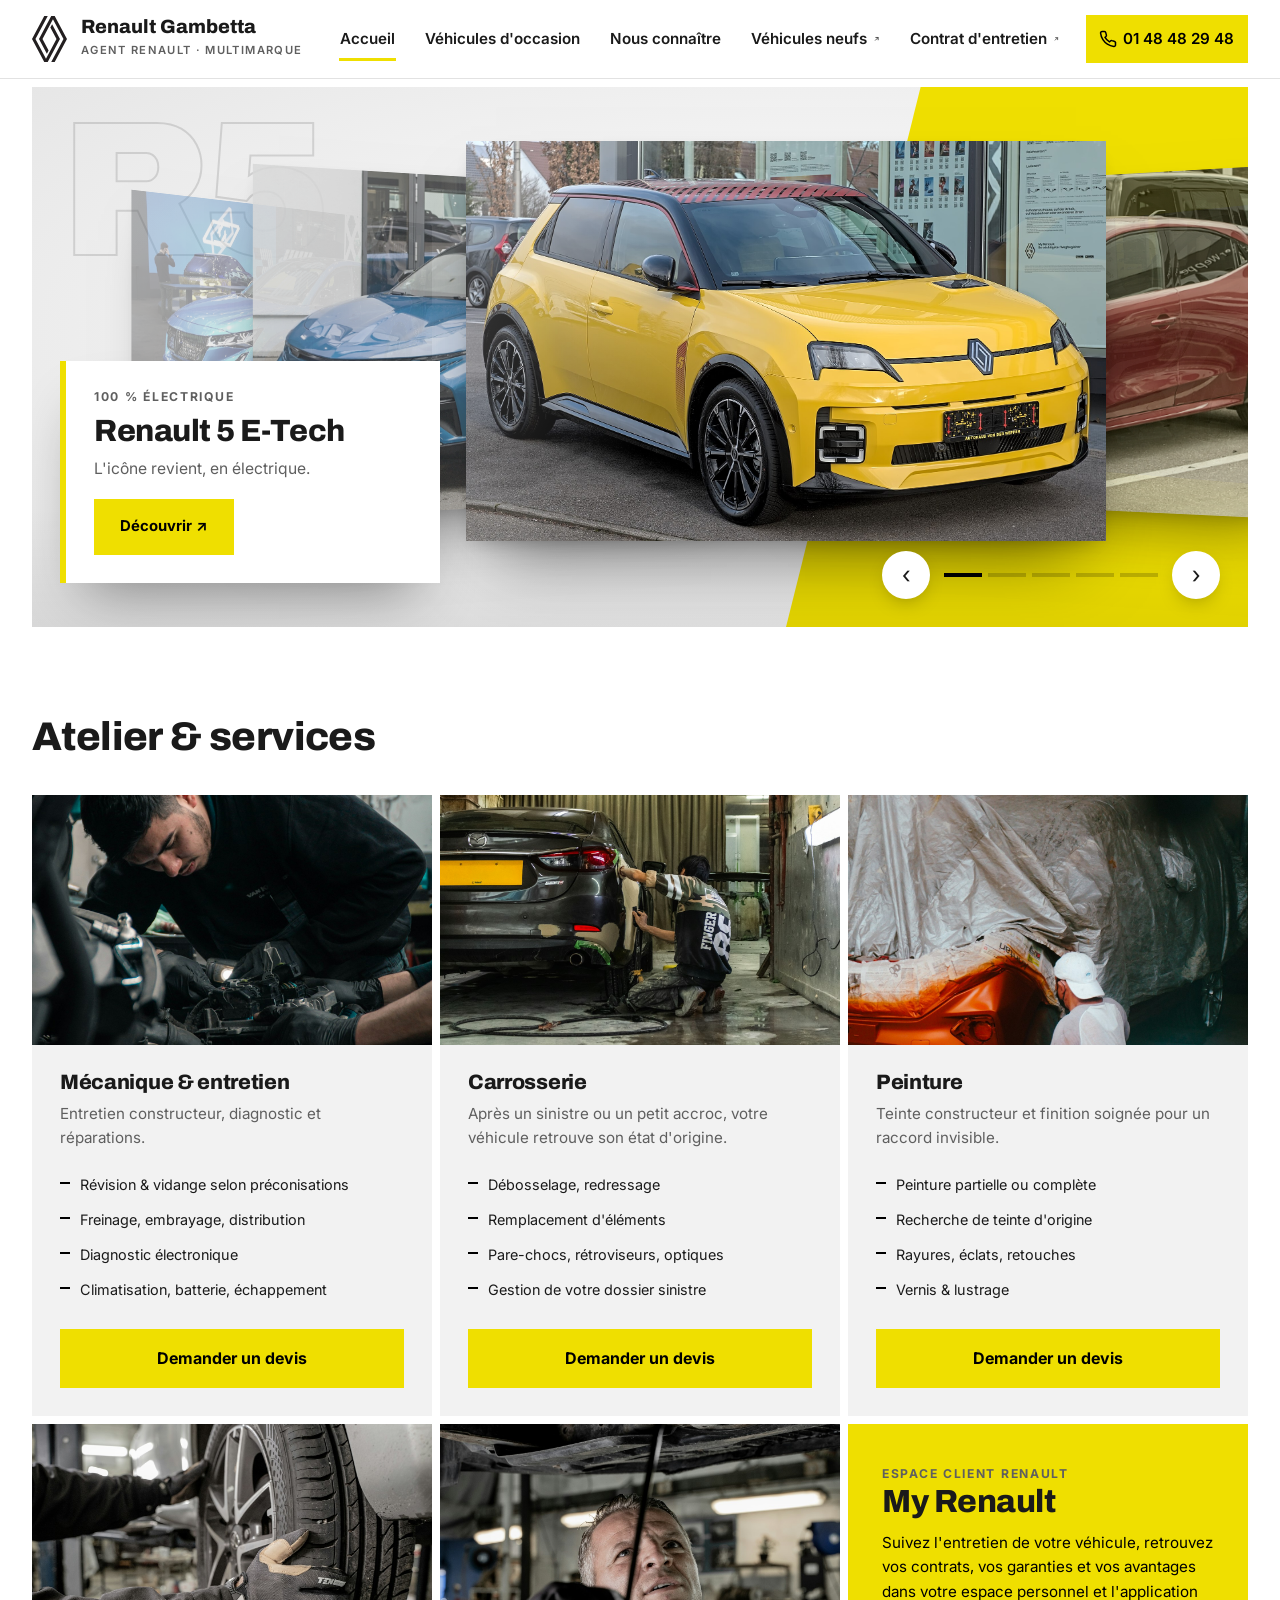
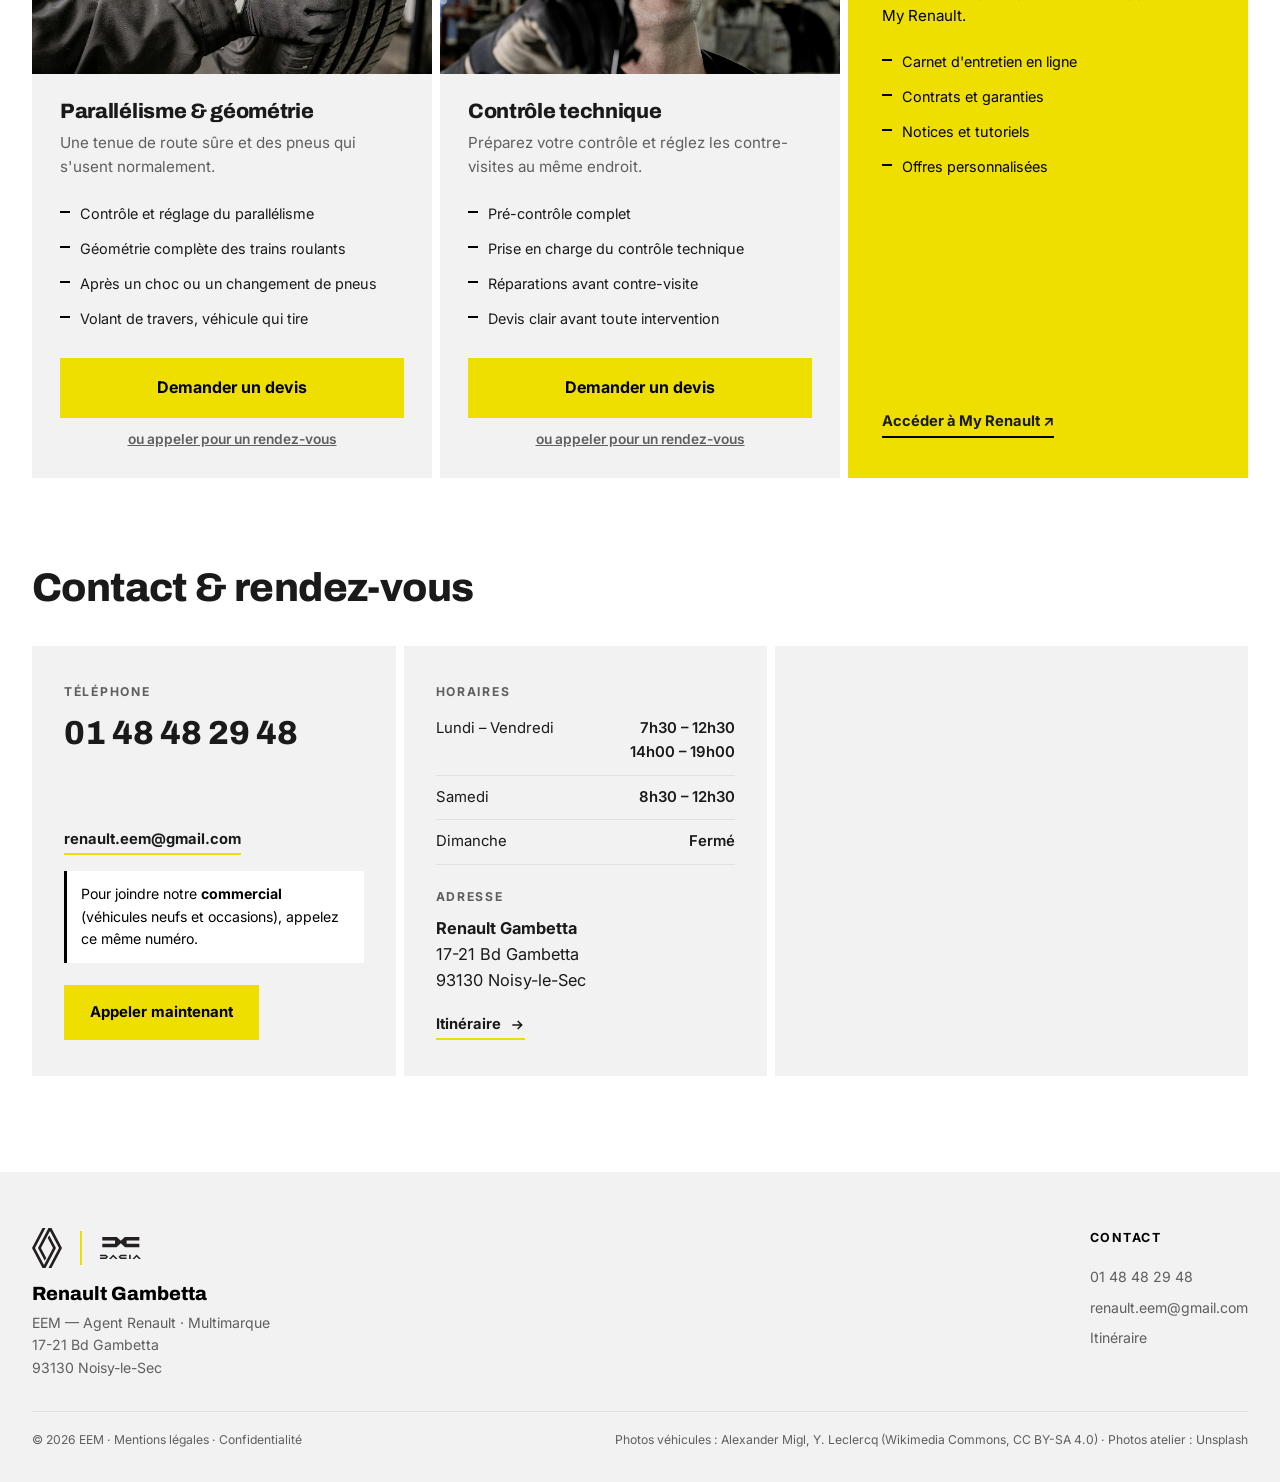
==== index.html @ b754b347 "Nous connaître : mise en page moderne (couverture, chiffres clés, histoire, mosaïque, agrandissement" ====
<!doctype html>
<html lang="fr">
<head>
  <meta charset="utf-8">
  <link rel="icon" href="favicon.svg" type="image/svg+xml">
  <link rel="icon" href="favicon-32.png" sizes="32x32" type="image/png">
  <link rel="apple-touch-icon" href="apple-touch-icon.png">
  <meta name="viewport" content="width=device-width, initial-scale=1">
  <title>Renault Gambetta – Agent Renault &amp; garage multimarque à Noisy-le-Sec</title>
  <meta name="description" content="Renault Gambetta, agent Renault et garage multimarque à Noisy-le-Sec : mécanique, entretien, carrosserie, peinture, parallélisme et géométrie, contrôle technique. Véhicules d'occasion et neufs Renault.">
  <link rel="preconnect" href="https://fonts.googleapis.com">
  <link rel="preconnect" href="https://fonts.gstatic.com" crossorigin>
  <link href="https://fonts.googleapis.com/css2?family=Archivo:wght@700;800;900&family=Inter:wght@400;500;600;700&display=swap" rel="stylesheet">
  <link rel="stylesheet" href="assets/style.css?v=26">
</head>
<body data-page="home">
  <div id="site-header"></div>

  <!-- HERO -->
  <h1 class="sr-only">Renault Gambetta, agent Renault à Noisy-le-Sec : mécanique, carrosserie, peinture, géométrie, contrôle technique</h1>
  <section class="hero3d">
    <div class="container">
      <div class="h3-stage" id="h3-stage" tabindex="0" aria-roledescription="carrousel" aria-label="Gamme Renault">
        <div class="h3-word" id="h3-word" aria-hidden="true"></div>
        <div class="h3-track" id="h3-track"></div>
        <div class="h3-info" id="h3-info" aria-live="polite"></div>
        <div class="h3-nav">
          <button class="h3-arrow" id="h3-prev" aria-label="Modèle précédent">‹</button>
          <div class="h3-bars" id="h3-bars"></div>
          <button class="h3-arrow" id="h3-next" aria-label="Modèle suivant">›</button>
        </div>
      </div>
    </div>
  </section>

  <!-- SERVICES -->
  <section class="section" id="services">
    <div class="container">
      <div class="section-head reveal">
        <h2>Atelier &amp; services</h2>
      </div>

      <div class="tiles services">
        <article class="tile reveal" id="mecanique">
          <div class="tile-img"><img data-photo="mecanique" alt="Mécanicien travaillant sur un moteur" loading="lazy"></div>
          <div class="tile-body">
            <h3>Mécanique &amp; entretien</h3>
            <p>Entretien constructeur, diagnostic et réparations.</p>
            <ul>
              <li>Révision &amp; vidange selon préconisations</li>
              <li>Freinage, embrayage, distribution</li>
              <li>Diagnostic électronique</li>
              <li>Climatisation, batterie, échappement</li>
            </ul>
            <a class="btn btn-yellow tile-btn" href="devis.html?op=Mécanique">Demander un devis</a>
          </div>
        </article>

        <article class="tile reveal" id="carrosserie">
          <div class="tile-img"><img data-photo="carrosserie" alt="Carrossier ponçant un élément de carrosserie" loading="lazy"></div>
          <div class="tile-body">
            <h3>Carrosserie</h3>
            <p>Après un sinistre ou un petit accroc, votre véhicule retrouve son état d'origine.</p>
            <ul>
              <li>Débosselage, redressage</li>
              <li>Remplacement d'éléments</li>
              <li>Pare-chocs, rétroviseurs, optiques</li>
              <li>Gestion de votre dossier sinistre</li>
            </ul>
            <a class="btn btn-yellow tile-btn" href="#" data-devis="Carrosserie">Demander un devis</a>
          </div>
        </article>

        <article class="tile reveal" id="peinture">
          <div class="tile-img"><img data-photo="peinture" alt="Préparation d'un véhicule avant peinture" loading="lazy"></div>
          <div class="tile-body">
            <h3>Peinture</h3>
            <p>Teinte constructeur et finition soignée pour un raccord invisible.</p>
            <ul>
              <li>Peinture partielle ou complète</li>
              <li>Recherche de teinte d'origine</li>
              <li>Rayures, éclats, retouches</li>
              <li>Vernis &amp; lustrage</li>
            </ul>
            <a class="btn btn-yellow tile-btn" href="#" data-devis="Peinture">Demander un devis</a>
          </div>
        </article>

        <article class="tile reveal" id="geometrie">
          <div class="tile-img"><img data-photo="geometrie" alt="Technicien intervenant sur une roue" loading="lazy"></div>
          <div class="tile-body">
            <h3>Parallélisme &amp; géométrie</h3>
            <p>Une tenue de route sûre et des pneus qui s'usent normalement.</p>
            <ul>
              <li>Contrôle et réglage du parallélisme</li>
              <li>Géométrie complète des trains roulants</li>
              <li>Après un choc ou un changement de pneus</li>
              <li>Volant de travers, véhicule qui tire</li>
            </ul>
            <a class="btn btn-yellow tile-btn" href="devis.html?op=Parallélisme / géométrie">Demander un devis</a>
            <a class="tile-call" data-tel href="#">ou appeler pour un rendez-vous</a>
          </div>
        </article>

        <article class="tile reveal" id="controle">
          <div class="tile-img"><img data-photo="controle" alt="Technicien inspectant le dessous d'un véhicule" loading="lazy"></div>
          <div class="tile-body">
            <h3>Contrôle technique</h3>
            <p>Préparez votre contrôle et réglez les contre-visites au même endroit.</p>
            <ul>
              <li>Pré-contrôle complet</li>
              <li>Prise en charge du contrôle technique</li>
              <li>Réparations avant contre-visite</li>
              <li>Devis clair avant toute intervention</li>
            </ul>
            <a class="btn btn-yellow tile-btn" href="devis.html?op=Contrôle technique">Demander un devis</a>
            <a class="tile-call" data-tel href="#">ou appeler pour un rendez-vous</a>
          </div>
        </article>

        <a class="tile myr reveal" data-href="lienMyRenault" href="#" target="_blank" rel="noopener">
          <div class="tile-body">
            <span class="eyebrow">Espace client Renault</span>
            <h3>My Renault</h3>
            <p>Suivez l'entretien de votre véhicule, retrouvez vos contrats, vos garanties et vos avantages dans votre espace personnel et l'application My Renault.</p>
            <ul>
              <li>Carnet d'entretien en ligne</li>
              <li>Contrats et garanties</li>
              <li>Notices et tutoriels</li>
              <li>Offres personnalisées</li>
            </ul>
            <span class="link-arrow">Accéder à My Renault ↗</span>
          </div>
        </a>

      </div>
    </div>
  </section>

  <!-- CONTACT -->
  <section class="section tight" id="contact">
    <div class="container">
      <div class="section-head reveal">
        <h2>Contact &amp; rendez-vous</h2>
      </div>
      <div class="tiles contact reveal">
        <div class="tile"><div class="tile-body">
          <span class="eyebrow">Téléphone</span>
          <a class="big-tel" data-tel href="#"><span data-num></span></a>
          <a class="link-arrow" href="#" id="mail"></a>
          <div class="note">Pour joindre notre <strong>commercial</strong> (véhicules neufs et occasions), appelez ce même numéro.</div>
          <a class="btn btn-yellow" data-tel href="#" style="margin-top:22px;align-self:flex-start">Appeler maintenant</a>
        </div></div>
        <div class="tile"><div class="tile-body">
          <span class="eyebrow">Horaires</span>
          <table id="horaires"></table>
          <span class="eyebrow">Adresse</span>
          <address><strong>Renault Gambetta</strong><br><span data-text="adresse"></span><br><span data-text="ville"></span></address>
          <a class="link-arrow" data-href="lienMaps" data-arrow href="#" target="_blank" rel="noopener">Itinéraire</a>
        </div></div>
        <div class="tile map"><iframe id="map" title="Plan d'accès Renault Gambetta" loading="lazy" referrerpolicy="no-referrer-when-downgrade"></iframe></div>
      </div>
    </div>
  </section>

  <!-- Fenêtre devis carrosserie / peinture -->
  <div class="modal" id="devis-modal" role="dialog" aria-modal="true" aria-labelledby="devis-title">
    <div class="modal-box devis-box">
      <button class="modal-close" aria-label="Fermer">×</button>
      <div class="devis-head">
        <span class="eyebrow" id="devis-eyebrow">Carrosserie</span>
        <h2 id="devis-title">Avec ou sans assurance, c'est vous qui choisissez.</h2>
        <p>Après un sinistre, vous êtes libre de faire réparer votre véhicule dans le garage de votre choix.</p>
      </div>
      <div class="tiles ins">
        <div class="tile yellow"><div class="tile-body">
          <span class="eyebrow" style="color:#000;margin-bottom:8px">Option 1</span>
          <h3>Via votre assurance</h3>
          <p>Nous nous occupons des démarches avec votre assureur et l'expert.</p>
          <ol>
            <li>Vous déclarez le sinistre à votre assurance</li>
            <li>Vous nous envoyez votre demande de devis</li>
            <li>Nous gérons l'expertise et la réparation</li>
          </ol>
          <a class="btn btn-black" href="#" data-choix="Avec assurance" style="margin-top:20px">Demander un devis</a>
        </div></div>
        <div class="tile"><div class="tile-body">
          <span class="eyebrow" style="margin-bottom:8px">Option 2</span>
          <h3>Sans passer par l'assurance</h3>
          <p>Pour une petite réparation, ou pour éviter un malus ou une franchise.</p>
          <ol>
            <li>Vous nous envoyez des photos des dégâts</li>
            <li>Devis gratuit et détaillé</li>
            <li>Aucune déclaration, aucun impact sur votre bonus</li>
          </ol>
          <a class="btn btn-black" href="#" data-choix="Sans assurance" style="margin-top:20px">Demander un devis</a>
        </div></div>
      </div>
      <div class="devis-foot">
        <svg viewBox="0 0 24 24" fill="none" stroke="currentColor" stroke-width="2"><rect x="3" y="5" width="18" height="14"/><path d="M7 10h6M7 14h10"/></svg>
        <p><strong>Pour tout devis, la copie de la carte grise est obligatoire</strong> : sans elle, la demande ne pourra pas être prise en considération. Vous préférez appeler ? <a data-tel href="#"><span data-num></span></a></p>
      </div>
    </div>
  </div>

  <div id="site-footer"></div>

  <script src="assets/config.js?v=26"></script>
  <script src="assets/main.js?v=26"></script>
  <script src="assets/hero3d.js?v=26"></script>
  <script>
    document.getElementById("horaires").innerHTML = SITE.horaires.map(([j, h]) => `<tr><td>${j}</td><td>${h}</td></tr>`).join("");
    const mail = document.getElementById("mail"); mail.href = "mailto:" + SITE.email; mail.textContent = SITE.email;
    document.getElementById("map").src = SITE.carteEmbed;

    // Devis carrosserie / peinture : choix avec ou sans assurance
    const dm = document.getElementById("devis-modal");
    let devisOp = "";
    const closeDevis = () => { dm.classList.remove("open"); document.body.style.overflow = ""; };
    document.querySelectorAll("[data-devis]").forEach((a) => a.addEventListener("click", (e) => {
      e.preventDefault();
      devisOp = a.dataset.devis;
      document.getElementById("devis-eyebrow").textContent = "Devis " + devisOp.toLowerCase();
      dm.classList.add("open"); document.body.style.overflow = "hidden";
    }));
    dm.querySelectorAll("[data-choix]").forEach((a) => a.addEventListener("click", (e) => {
      e.preventDefault();
      location.href = "devis.html?op=" + encodeURIComponent(devisOp) + "&assurance=" + encodeURIComponent(a.dataset.choix);
    }));
    dm.addEventListener("click", (e) => { if (e.target === dm || e.target.closest(".modal-close")) closeDevis(); });
    document.addEventListener("keydown", (e) => e.key === "Escape" && closeDevis());
  </script>
</body>
</html>
---- assets/style.css ----
:root {
  --yellow: #efdf00;
  --yellow-soft: #fbf6bf;
  --black: #000;
  --ink: #1a1a1a;
  --muted: #5f5f5f;
  --tile: #f2f2f2;
  --line: #e2e2e2;
  --white: #fff;
  --gap: 8px;            /* la petite bande blanche entre les blocs */
  --max: 1360px;
  --font: "Inter", system-ui, -apple-system, "Segoe UI", sans-serif;
  --font-title: "Archivo", "Inter", system-ui, sans-serif;
}

* { box-sizing: border-box; margin: 0; padding: 0; }
html { scroll-behavior: smooth; }
body { font-family: var(--font); color: var(--ink); background: var(--white); line-height: 1.6; -webkit-font-smoothing: antialiased; }
img, svg, iframe { display: block; max-width: 100%; }
a { color: inherit; text-decoration: none; }
button { font: inherit; cursor: pointer; border: 0; background: none; color: inherit; }

.container { width: 100%; max-width: var(--max); margin: 0 auto; padding: 0 32px; }
@media (max-width: 700px) { .container { padding: 0 16px; } :root { --gap: 6px; } }

h1, h2, h3 { font-family: var(--font-title); font-weight: 800; line-height: 1.1; letter-spacing: -0.015em; }
h1 { font-size: clamp(2rem, 4.6vw, 3.6rem); }
h2 { font-size: clamp(1.7rem, 3.2vw, 2.5rem); }
h3 { font-size: 1.3rem; }
.eyebrow { font-size: .76rem; font-weight: 700; letter-spacing: .14em; text-transform: uppercase; color: var(--muted); }

/* ---------- Boutons ---------- */
.btn { display: inline-flex; align-items: center; justify-content: center; gap: 10px; padding: 14px 24px; font-weight: 700; font-size: .93rem; transition: background .2s, color .2s, border-color .2s; border: 2px solid transparent; white-space: nowrap; }
.btn svg { width: 18px; height: 18px; flex: none; }
.btn-yellow { background: var(--yellow); color: var(--black); }
.btn-yellow:hover { background: var(--black); color: var(--white); }
.btn-black { background: var(--black); color: var(--white); }
.btn-black:hover { background: var(--yellow); color: var(--black); }
.btn-line { border-color: var(--black); color: var(--black); background: transparent; }
.btn-line:hover { background: var(--black); color: var(--white); }
.link-arrow { display: inline-flex; align-items: center; gap: 8px; font-weight: 700; font-size: .92rem; border-bottom: 2px solid var(--yellow); padding-bottom: 2px; }
.link-arrow svg { width: 16px; height: 16px; transition: transform .2s; }
a:hover > .link-arrow svg, .link-arrow:hover svg { transform: translateX(4px); }

/* ---------- En-tête ---------- */
.topbar { background: var(--tile); font-size: .8rem; color: var(--muted); }
.topbar .container { display: flex; justify-content: space-between; gap: 16px; padding-top: 7px; padding-bottom: 7px; }
.topbar a:hover { color: var(--black); }
.topbar .tb-right { display: flex; gap: 22px; }
@media (max-width: 760px) { .topbar .tb-left { display: none; } .topbar .container { justify-content: center; } }

.header { position: sticky; top: 0; z-index: 50; background: var(--white); border-bottom: 1px solid var(--line); }
.header .container { display: flex; align-items: center; gap: 28px; height: 78px; }
.brand { display: flex; align-items: center; gap: 14px; }
.brand img { height: 46px; width: auto; }
.brand-text strong { display: block; font-family: var(--font-title); font-size: 1.2rem; font-weight: 800; line-height: 1; }
.brand-text span { white-space: nowrap; font-size: .7rem; letter-spacing: .12em; text-transform: uppercase; color: var(--muted); font-weight: 600; }

.nav { display: flex; align-items: center; gap: 2px; margin-left: auto; }
.nav > a, .nav .dd > button { padding: 10px 14px; font-weight: 600; font-size: .95rem; position: relative; display: flex; align-items: center; gap: 6px; white-space: nowrap; }
.nav > a::after, .nav .dd > button::after { content: ""; position: absolute; left: 13px; right: 13px; bottom: 0; height: 3px; background: var(--yellow); transform: scaleX(0); transition: transform .2s; }
.nav > a:hover::after, .nav > a.active::after, .nav .dd:hover > button::after { transform: scaleX(1); }
.nav .ext svg { width: 12px; height: 12px; }
.dd { position: relative; }
.dd-menu { position: absolute; top: 100%; left: 0; min-width: 270px; background: var(--white); border: 1px solid var(--line); box-shadow: 0 16px 36px rgba(0,0,0,.08); padding: 8px 0; opacity: 0; visibility: hidden; transform: translateY(6px); transition: .18s; }
.dd:hover .dd-menu, .dd:focus-within .dd-menu { opacity: 1; visibility: visible; transform: none; }
.dd-menu a { display: block; padding: 10px 20px; font-size: .92rem; font-weight: 500; border-left: 3px solid transparent; }
.dd-menu a:hover { background: var(--tile); border-left-color: var(--yellow); }
.header-cta { margin-left: 10px; }
.burger { display: none; width: 44px; height: 44px; margin-left: auto; }
.burger span { display: block; width: 24px; height: 2px; background: var(--black); margin: 5px auto; transition: .2s; }

@media (max-width: 960px) {
  .burger { display: block; }
  .nav { position: fixed; inset: 78px 0 0 0; background: var(--white); flex-direction: column; align-items: stretch; gap: 0; padding: 8px 16px 32px; overflow-y: auto; transform: translateX(100%); transition: transform .25s; margin: 0; }
  .nav.open { transform: none; }
  .nav > a, .nav .dd > button { padding: 16px 4px; font-size: 1.05rem; border-bottom: 1px solid var(--line); width: 100%; }
  .nav > a::after, .nav .dd > button::after { display: none; }
  .dd-menu { position: static; opacity: 1; visibility: visible; transform: none; box-shadow: none; border: 0; padding: 0 0 8px 12px; }
  .header-cta { margin: 20px 0 0; }
  body.menu-open { overflow: hidden; }
  .burger.open span:nth-child(1) { transform: translateY(7px) rotate(45deg); }
  .burger.open span:nth-child(2) { opacity: 0; }
  .burger.open span:nth-child(3) { transform: translateY(-7px) rotate(-45deg); }
}
@media (max-width: 420px) { .brand img { height: 38px; } .brand-text strong { font-size: 1.05rem; } }

/* ---------- Hero : carrousel 3D ---------- */
.hero3d { padding-top: var(--gap); }
.h3-stage { position: relative; height: 540px; overflow: hidden; perspective: 1600px; outline: none;
  background: radial-gradient(ellipse at var(--mx, 65%) 45%, #fff 0%, #f3f3f3 45%, #e4e4e4 100%); }
.h3-stage::before { content: ""; position: absolute; z-index: 0; right: -6%; top: 0; bottom: 0; width: 44%; background: var(--yellow); transform: skewX(-14deg); transform-origin: bottom; }
.h3-stage::after { content: ""; position: absolute; z-index: 0; left: 0; right: 0; bottom: 0; height: 22%; background: linear-gradient(0deg, rgba(0,0,0,.06), transparent); }
.h3-word { position: absolute; z-index: 1; left: 28px; top: 4%; font-family: var(--font-title); font-weight: 900; font-size: clamp(6rem, 15vw, 15rem); line-height: .85; letter-spacing: -.03em;
  color: transparent; -webkit-text-stroke: 2px rgba(0,0,0,.12); white-space: nowrap; pointer-events: none;
  opacity: 0; transform: translateX(-40px); transition: opacity .6s, transform .8s cubic-bezier(.2,.8,.2,1); }
.h3-word.in { opacity: 1; transform: none; }
.h3-track { position: absolute; z-index: 2; top: 0; bottom: 0; left: 24%; right: 0; transform-style: preserve-3d; }
.h3-card { position: absolute; left: 50%; top: 47%; width: min(50vw, 640px); aspect-ratio: 16 / 10; padding: 0; border: 0; overflow: hidden; background: #ddd; cursor: pointer;
  box-shadow: 0 40px 70px -30px rgba(0,0,0,.55), 0 8px 20px -10px rgba(0,0,0,.25);
  transition: transform .8s cubic-bezier(.2,.8,.2,1), opacity .6s, filter .6s; will-change: transform; }
.h3-card img { width: 100%; height: 100%; object-fit: cover; display: block; }
.h3-card:not(.on) { filter: saturate(.6) brightness(.92); }
.h3-card.on { cursor: default; }
.h3-shine { position: absolute; inset: 0; pointer-events: none; background: linear-gradient(115deg, rgba(255,255,255,.28) 0%, rgba(255,255,255,0) 38%); }
.h3-info { position: absolute; z-index: 20; left: 28px; bottom: 44px; width: 380px; background: var(--white); padding: 26px 28px 28px; border-left: 6px solid var(--yellow);
  box-shadow: 0 30px 60px -25px rgba(0,0,0,.45); opacity: 0; transform: translateY(18px); transition: opacity .45s, transform .55s cubic-bezier(.2,.8,.2,1); }
.h3-info.in { opacity: 1; transform: none; }
.h3-info .eyebrow { display: block; margin-bottom: 8px; }
.h3-info h2 { font-size: clamp(1.5rem, 2.4vw, 2.1rem); margin-bottom: 8px; }
.h3-info p { color: var(--muted); margin-bottom: 18px; font-size: .98rem; }
.h3-nav { position: absolute; z-index: 21; right: 28px; bottom: 28px; display: flex; align-items: center; gap: 14px; }
.h3-arrow { width: 48px; height: 48px; border-radius: 50%; background: var(--white); font-size: 1.5rem; line-height: 1; box-shadow: 0 8px 20px -8px rgba(0,0,0,.35); transition: background .2s, transform .2s; }
.h3-arrow:hover { background: var(--black); color: var(--white); transform: scale(1.06); }
.h3-bars { display: flex; gap: 6px; }
.h3-bars button { width: 38px; height: 4px; background: rgba(0,0,0,.18); position: relative; overflow: hidden; padding: 0; }
.h3-bars span { position: absolute; inset: 0; background: var(--black); transform: scaleX(0); transform-origin: left; }
.h3-bars .past span { transform: scaleX(1); }
.h3-bars .on span { animation: h3fill 6s linear forwards; }
.h3-stage.paused .h3-bars .on span { animation-play-state: paused; }
@keyframes h3fill { to { transform: scaleX(1); } }
@media (max-width: 1000px) { .h3-track { left: 12%; } .h3-card { width: 60vw; } }
@media (max-width: 760px) {
  .h3-stage { height: 560px; }
  .h3-stage::before { width: 70%; right: -30%; height: 55%; bottom: auto; }
  .h3-word { left: 14px; top: 3%; font-size: 6.5rem; }
  .h3-track { left: 0; }
  .h3-card { width: 80vw; top: 33%; }
  .h3-info { left: 14px; right: 14px; width: auto; bottom: 70px; padding: 20px 20px 22px; }
  .h3-info .btn { width: 100%; }
  .h3-nav { left: 14px; right: 14px; bottom: 18px; justify-content: space-between; }
  .h3-arrow { width: 40px; height: 40px; }
  .h3-bars button { width: 28px; }
}
@media (prefers-reduced-motion: reduce) { .h3-card, .h3-info, .h3-word { transition: none; } }

/* ---------- Grille de tuiles (style constructeur) ---------- */
.tiles { display: grid; gap: var(--gap); }
.tile { background: var(--tile); position: relative; overflow: hidden; display: flex; flex-direction: column; }
.tile-img { overflow: hidden; aspect-ratio: 16 / 10; background: #ddd; }
.tile-img img { width: 100%; height: 100%; object-fit: cover; transition: transform .6s; }
a.tile:hover .tile-img img, .tile:hover .tile-img img { transform: scale(1.04); }
.tile-body { padding: 26px 28px 28px; display: flex; flex-direction: column; flex: 1; }
.tile-body h3 { margin-bottom: 8px; }
.tile-body p { color: var(--muted); font-size: .95rem; margin-bottom: 16px; }
.tile-body ul { list-style: none; margin-bottom: 22px; flex: 1; }
.tile-body li { font-size: .9rem; padding: 6px 0 6px 20px; position: relative; }
.tile-body li::before { content: ""; position: absolute; left: 0; top: 15px; width: 10px; height: 2px; background: var(--black); }
.tile-body .link-arrow { align-self: flex-start; margin-top: auto; }
.tile.yellow { background: var(--yellow); }
.tile.yellow .tile-body p, .tile.yellow li { color: var(--black); }

/* ---------- Sections ---------- */
.section { padding: 88px 0; }
.section.tight { padding-top: 0; }
.section-head { display: flex; justify-content: space-between; align-items: end; gap: 24px; margin-bottom: 36px; flex-wrap: wrap; }
.section-head .eyebrow { display: block; margin-bottom: 10px; }
.section-head p { max-width: 500px; color: var(--muted); }
@media (max-width: 700px) { .section { padding: 56px 0; } .section-head { margin-bottom: 24px; } }

.services { grid-template-columns: repeat(6, 1fr); }
.services > .tile { grid-column: span 2; }
@media (max-width: 1000px) { .services { grid-template-columns: 1fr 1fr; } .services > .tile, .services > .tile:nth-child(n) { grid-column: auto; } }
@media (max-width: 640px) { .services { grid-template-columns: 1fr; }  .tile-body { padding: 22px 18px 24px; } }

/* bouton devis dans les tuiles */
.tile-btn { width: 100%; margin-top: auto; padding: 15px 20px; font-size: 1rem; }
.tile-call { display: block; text-align: center; font-size: .86rem; font-weight: 600; margin-top: 10px; color: var(--muted); text-decoration: underline; }
.tile-call:hover { color: var(--black); }

/* tuile My Renault */
.tile.myr { background: var(--yellow); }
.tile.myr .tile-body { justify-content: center; padding: 40px 34px; }
.tile.myr h3 { font-size: 2rem; margin-bottom: 12px; }
.tile.myr p, .tile.myr li { color: var(--black); }
.tile.myr .link-arrow { border-color: var(--black); }
.tile.myr:hover { background: #f5e800; }

/* page Nous connaître */
.ab-hero { padding-bottom: 32px; }
.ab-hero p { max-width: 720px; }
.ab-cover-wrap { padding-bottom: 8px; }
.ab-cover { margin: 0; aspect-ratio: 21 / 9; overflow: hidden; background: var(--tile); }
.ab-cover img { width: 100%; height: 100%; object-fit: cover; display: block; cursor: zoom-in; transition: transform 1.2s cubic-bezier(.2,.8,.2,1); }
.ab-cover:hover img { transform: scale(1.02); }
.ab-facts { position: relative; z-index: 2; display: grid; grid-template-columns: repeat(3, 1fr); background: var(--white); margin: -64px 40px 0; box-shadow: 0 24px 60px -30px rgba(0,0,0,.35); border-top: 4px solid var(--yellow); }
.ab-fact { padding: 30px 32px 28px; display: flex; flex-direction: column; justify-content: center; gap: 6px; min-height: 128px; }
.ab-fact + .ab-fact { border-left: 1px solid var(--line); }
.ab-fact-value { font-family: var(--font-title); font-weight: 800; font-size: clamp(1.5rem, 2.4vw, 2.2rem); line-height: 1.05; letter-spacing: -.01em; }
.ab-fact-label { font-size: .9rem; color: var(--muted); font-weight: 500; }
.ab-story-wrap { padding-top: 72px; }
.ab-story { display: grid; grid-template-columns: 1fr 1fr; gap: 64px; align-items: center; }
.ab-story-text .eyebrow { display: block; margin-bottom: 12px; }
.ab-story-text h2 { margin-bottom: 18px; max-width: 520px; }
.ab-story-text p { font-size: 1.04rem; color: var(--ink); margin-bottom: 14px; max-width: 560px; }
.ab-values { list-style: none; counter-reset: v; margin: 22px 0 28px; max-width: 560px; }
.ab-values li { counter-increment: v; display: flex; gap: 16px; align-items: baseline; padding: 14px 0; border-top: 1px solid var(--line); font-weight: 600; }
.ab-values li:last-child { border-bottom: 1px solid var(--line); }
.ab-values li::before { content: counter(v, decimal-leading-zero); font-family: var(--font-title); font-weight: 800; font-size: .85rem; color: var(--muted); min-width: 24px; }
.ab-story-photo { margin: 0; aspect-ratio: 4 / 5; overflow: hidden; background: var(--tile); }
.ab-story-photo img { width: 100%; height: 100%; object-fit: cover; display: block; cursor: zoom-in; transition: transform .8s cubic-bezier(.2,.8,.2,1); }
.ab-story-photo:hover img { transform: scale(1.03); }
.ab-mosaic { display: grid; gap: var(--gap); grid-template-columns: repeat(4, 1fr); grid-auto-rows: clamp(180px, 20vw, 280px); }
.ab-tile { margin: 0; overflow: hidden; background: var(--tile); }
.ab-tile img { width: 100%; height: 100%; object-fit: cover; display: block; cursor: zoom-in; transition: transform .8s cubic-bezier(.2,.8,.2,1), filter .4s; }
.ab-tile:hover img { transform: scale(1.04); }
.ab-mosaic .ab-tile:first-child { grid-column: span 2; grid-row: span 2; }
.ab-mosaic.n3 .ab-tile:not(:first-child) { grid-column: span 2; }
.ab-mosaic.n2 .ab-tile:nth-child(2) { grid-column: span 2; grid-row: span 2; }
.ab-mosaic.n1 .ab-tile:first-child { grid-column: 1 / -1; }
.ab-lightbox { position: fixed; inset: 0; z-index: 120; background: rgba(10,10,10,.92); display: none; align-items: center; justify-content: center; padding: 24px 72px; }
.ab-lightbox.open { display: flex; }
.ab-lightbox img { max-width: 100%; max-height: 100%; object-fit: contain; box-shadow: 0 30px 80px rgba(0,0,0,.5); }
.ab-lb-close { position: absolute; top: 16px; right: 16px; width: 44px; height: 44px; background: var(--white); font-size: 1.6rem; line-height: 1; }
.ab-lb-nav { position: absolute; top: 50%; transform: translateY(-50%); width: 48px; height: 48px; border-radius: 50%; background: var(--white); font-size: 1.6rem; line-height: 1; }
.ab-lb-nav:hover, .ab-lb-close:hover { background: var(--yellow); }
.ab-lb-nav.prev { left: 14px; } .ab-lb-nav.next { right: 14px; }
@media (max-width: 960px) {
  .ab-story { grid-template-columns: 1fr; gap: 32px; }
  .ab-story-photo { aspect-ratio: 4 / 3; }
  .ab-facts { margin: -40px 16px 0; }
  .ab-fact { padding: 22px 20px; min-height: 0; }
}
@media (max-width: 700px) {
  .ab-cover { aspect-ratio: 4 / 3; }
  .ab-facts { grid-template-columns: 1fr; margin: -32px 12px 0; }
  .ab-fact + .ab-fact { border-left: 0; border-top: 1px solid var(--line); }
  .ab-fact { gap: 4px; padding: 18px 22px; }
  .ab-fact-value { font-size: 1.45rem; }
  .ab-story-wrap { padding-top: 48px; }
  .ab-mosaic { grid-template-columns: 1fr 1fr; grid-auto-rows: 160px; }
  .ab-mosaic .ab-tile:first-child, .ab-mosaic.n3 .ab-tile:not(:first-child) { grid-column: span 2; grid-row: span 1; }
  .ab-mosaic .ab-tile:first-child { grid-row: span 2; }
  .ab-lightbox { padding: 64px 12px; }
  .ab-lb-nav { top: auto; bottom: 14px; transform: none; }
}

/* assurance */
.ins { grid-template-columns: 1fr 1fr; }
.ins .tile-body { padding: 44px 44px 40px; }
.ins h3 { font-size: 1.6rem; margin-bottom: 10px; }
.ins ol { list-style: none; counter-reset: s; margin-top: 18px; }
.ins ol li { counter-increment: s; padding: 11px 0 11px 46px; position: relative; border-top: 1px solid rgba(0,0,0,.12); }
.ins ol li::before { content: counter(s); position: absolute; left: 0; top: 10px; width: 30px; height: 30px; display: grid; place-items: center; font-weight: 800; font-size: .85rem; background: var(--white); }
.ins .tile.yellow ol li::before { background: var(--black); color: var(--yellow); }
@media (max-width: 860px) { .ins { grid-template-columns: 1fr; } .ins .tile-body { padding: 30px 20px; } }

/* gamme */
.range { grid-template-columns: repeat(3, 1fr); }
.range .tile-img { aspect-ratio: 4 / 3; }
.range .tag { position: absolute; left: 0; top: 16px; background: var(--white); font-size: .72rem; font-weight: 800; letter-spacing: .1em; text-transform: uppercase; padding: 6px 12px; }
.range .tile-body .btns { display: flex; gap: 8px; flex-wrap: wrap; margin-top: auto; }
.range .btn { padding: 11px 16px; font-size: .85rem; }
@media (max-width: 960px) { .range { grid-template-columns: 1fr; } .range .tile { display: grid; grid-template-columns: 1fr 1fr; } .range .tile-img { aspect-ratio: auto; min-height: 260px; position: relative; } .range .tile-img img { position: absolute; inset: 0; } }
@media (max-width: 600px) { .range .tile { display: flex; } .range .tile-img { aspect-ratio: 16/10; min-height: 0; } }

/* ---------- Contact ---------- */
.contact { grid-template-columns: 1fr 1fr 1.3fr; }
.contact .tile-body { padding: 36px 32px; }
.contact .big-tel { font-family: var(--font-title); font-size: clamp(1.6rem, 2.6vw, 2.1rem); font-weight: 800; display: block; margin: 6px 0 4px; }
.contact table { width: 100%; border-collapse: collapse; font-size: .93rem; margin: 6px 0 22px; }
.contact td { padding: 10px 0; border-bottom: 1px solid var(--line); }
.contact td:last-child { text-align: right; font-weight: 600; white-space: pre-line; }
.contact td:first-child { vertical-align: top; }
.contact address { font-style: normal; margin: 8px 0 20px; font-size: 1.02rem; }
.contact iframe { width: 100%; height: 100%; min-height: 360px; border: 0; filter: grayscale(.3); }
.contact .note { font-size: .88rem; color: var(--black); background: var(--white); padding: 12px 14px; margin-top: 16px; border-left: 3px solid var(--black); }
@media (max-width: 1000px) { .contact { grid-template-columns: 1fr 1fr; } .contact .map { grid-column: 1 / -1; } }
@media (max-width: 640px) { .contact { grid-template-columns: 1fr; } .contact .tile-body { padding: 26px 18px; } .contact iframe { min-height: 280px; } }

/* ---------- Pied de page ---------- */
.footer { background: var(--tile); color: var(--muted); font-size: .88rem; margin-top: var(--gap); }
.footer .container { display: grid; grid-template-columns: 1fr auto; gap: 32px; padding-top: 56px; padding-bottom: 32px; }
.footer h4 { color: var(--black); font-size: .78rem; letter-spacing: .12em; text-transform: uppercase; margin-bottom: 14px; }
.footer li { list-style: none; padding: 4px 0; }
.footer a:hover { color: var(--black); text-decoration: underline; }
.footer .brand-text strong { color: var(--black); }
.footer .logos { display: flex; align-items: center; gap: 18px; margin-bottom: 16px; }
.footer .logos img { height: 40px; width: auto; }
.footer .logos .sep { width: 2px; height: 34px; background: var(--yellow); }
.footer .legal { grid-column: 1 / -1; border-top: 1px solid var(--line); padding-top: 18px; display: flex; justify-content: space-between; flex-wrap: wrap; gap: 10px; font-size: .76rem; }
@media (max-width: 520px) { .footer .container { grid-template-columns: 1fr; } }

/* bouton d'appel flottant (mobile) */
.fab { display: none; }
@media (max-width: 760px) {
  .fab { display: flex; position: fixed; left: 16px; right: 16px; bottom: 16px; z-index: 60; box-shadow: 0 8px 24px rgba(0,0,0,.2); }
  body { padding-bottom: 84px; }
}

/* ---------- Bandeau de page (VO) ---------- */
.page-hero { padding: 56px 0 40px; }
.page-hero p { color: var(--muted); max-width: 640px; margin-top: 14px; font-size: 1.05rem; }
.page-hero .eyebrow { display: block; margin-bottom: 12px; }
.crumbs { font-size: .82rem; color: var(--muted); margin-bottom: 22px; }
.crumbs a:hover { color: var(--black); text-decoration: underline; }

/* ---------- VO ---------- */
.vo-bar { display: flex; justify-content: space-between; align-items: center; gap: 16px; flex-wrap: wrap; background: var(--tile); padding: 12px 16px; margin-bottom: var(--gap); }
.vo-bar .count { font-weight: 700; }
.vo-filters { display: flex; gap: 8px; flex-wrap: wrap; }
.vo-filters .field { margin: 0; min-width: 190px; }
.vo-grid { grid-template-columns: repeat(3, 1fr); }
.vo-card { cursor: pointer; }
.vo-card .tile-img { position: relative; background: #ececec; }
.vo-card .tile-img { aspect-ratio: 4 / 3; }
.vo-card .tile-img img { object-fit: cover; object-position: center; }
.vo-tag { position: absolute; left: 0; top: 14px; background: var(--yellow); font-size: .72rem; font-weight: 800; letter-spacing: .08em; text-transform: uppercase; padding: 6px 12px; }
.vo-tag.reserved { background: var(--black); color: var(--white); }
.vo-count { position: absolute; right: 12px; bottom: 12px; background: rgba(255,255,255,.92); font-size: .74rem; font-weight: 700; padding: 4px 9px; }
.vo-card .eyebrow { display: block; margin-bottom: 4px; }
.vo-card h3 { font-size: 1.35rem; margin-bottom: 14px; }
.vo-card h3 .ver { display: block; font-family: var(--font); font-size: .9rem; font-weight: 500; color: var(--muted); margin-top: 4px; letter-spacing: 0; }
.vo-specs { list-style: none; display: grid; grid-template-columns: 1fr 1fr; gap: 10px 14px; padding: 14px 0; border-top: 1px solid var(--line); border-bottom: 1px solid var(--line); margin-bottom: 18px !important; flex: 0 !important; }
.vo-specs li { display: flex; align-items: center; gap: 8px; font-size: .9rem; font-weight: 600; padding: 0 !important; }
.vo-specs li::before { display: none; }
.vo-specs svg { width: 18px; height: 18px; flex: none; color: var(--muted); }
.vo-foot { display: flex; justify-content: space-between; align-items: center; gap: 10px; margin-top: auto; }
.price { font-family: var(--font-title); font-weight: 800; font-size: 1.6rem; }
.empty { padding: 60px 20px; text-align: center; background: var(--tile); grid-column: 1 / -1; }
@media (max-width: 1000px) { .vo-grid { grid-template-columns: 1fr 1fr; } }
@media (max-width: 640px) { .vo-grid { grid-template-columns: 1fr; } .vo-filters, .vo-filters .field { width: 100%; min-width: 0; } }

/* fiche véhicule */
.vo-sheet { max-width: 1120px; grid-template-columns: 1.45fr 1fr; }
.gal { background: var(--tile); display: flex; flex-direction: column; }
.gal-main { position: relative; aspect-ratio: 4 / 3; background: #e4e4e4; }
.gal-main { overflow: hidden; }
.gal-main img { position: absolute; inset: 0; width: 100%; height: 100%; object-fit: contain; }
@media (min-width: 861px) { .vo-sheet .gal-main { aspect-ratio: auto; flex: 1; min-height: 440px; } }
.gal-bar { display: flex; align-items: center; justify-content: center; gap: 18px; padding: 10px 6px 4px; }
.gal-nav { width: 44px; height: 44px; background: var(--white); border: 1px solid var(--line); font-size: 1.6rem; line-height: 1; }
.gal-nav:hover { background: var(--yellow); }
.gal-count { font-size: .85rem; font-weight: 700; min-width: 48px; text-align: center; }
.gal-thumbs { display: grid; grid-template-columns: repeat(6, 1fr); gap: 6px; padding: 6px; }
.gal-thumbs button { aspect-ratio: 16 / 10; overflow: hidden; outline: 2px solid transparent; outline-offset: -2px; opacity: .7; }
.gal-thumbs button.on { outline-color: var(--black); opacity: 1; }
.gal-thumbs img { width: 100%; height: 100%; object-fit: cover; }
.sheet-info { padding: 32px 30px; display: flex; flex-direction: column; }
.sheet-info .eyebrow { display: block; margin-bottom: 6px; }
.sheet-info h2 { font-size: 2rem; }
.sheet-info .ver { color: var(--muted); }
.sheet-info .price { font-size: 2.2rem; margin: 14px 0 18px; display: inline-block; background: var(--yellow); padding: 4px 14px; align-self: flex-start; }
.sheet-specs { list-style: none; display: grid; grid-template-columns: 1fr 1fr; gap: 1px; background: var(--line); border: 1px solid var(--line); margin-bottom: 18px; }
.sheet-specs li { background: var(--white); padding: 10px 12px; }
.sheet-specs span { display: block; font-size: .72rem; font-weight: 700; letter-spacing: .08em; text-transform: uppercase; color: var(--muted); }
.sheet-specs strong { font-size: .98rem; }
.atouts-title { font-size: .72rem; font-weight: 700; letter-spacing: .1em; text-transform: uppercase; color: var(--muted); margin-bottom: 8px; }
.atouts { list-style: none; display: flex; flex-wrap: wrap; gap: 6px; margin-bottom: 22px; }
.atouts li { display: flex; align-items: center; gap: 6px; background: var(--tile); padding: 7px 12px; font-size: .86rem; font-weight: 600; }
.atouts svg { width: 15px; height: 15px; }
.sheet-info .btn { width: 100%; margin-bottom: 8px; }
.sheet-info .note { font-size: .78rem; color: var(--muted); margin-top: 6px; }
@media (max-width: 860px) { .vo-sheet { grid-template-columns: 1fr; } .sheet-info { padding: 24px 18px; } .gal-thumbs { grid-template-columns: repeat(6, 1fr); } }

/* modale véhicule */
.modal { position: fixed; inset: 0; z-index: 100; background: rgba(0,0,0,.45); display: none; align-items: center; justify-content: center; padding: 16px; }
.modal.open { display: flex; }
.modal-box { background: var(--white); max-width: 900px; width: 100%; max-height: 92vh; overflow-y: auto; display: grid; grid-template-columns: 1.1fr 1fr; position: relative; }
.modal-box .car-img { aspect-ratio: auto; min-height: 100%; }
.modal-close { position: absolute; right: 10px; top: 10px; width: 40px; height: 40px; background: var(--white); z-index: 2; font-size: 1.5rem; line-height: 1; border: 1px solid var(--line); }
.modal-info { padding: 32px 28px; }
.modal-info h3 { font-size: 1.7rem; margin: 4px 0; }
.modal-info .price { font-size: 2rem; margin: 14px 0; display: block; }
.modal-info table { width: 100%; border-collapse: collapse; font-size: .9rem; margin-bottom: 22px; }
.modal-info td { padding: 8px 0; border-bottom: 1px solid var(--line); }
.modal-info td:last-child { text-align: right; font-weight: 600; }
.modal-info .btn { width: 100%; margin-bottom: 8px; }
.modal-info .note { font-size: .78rem; color: var(--muted); margin-top: 6px; }
@media (max-width: 760px) { .modal-box { grid-template-columns: 1fr; } .modal-box .car-img { aspect-ratio: 16/10; min-height: 0; } }

/* fenêtre devis carrosserie / peinture */
.devis-box { display: block; max-width: 980px; padding: 0; }
.devis-head { padding: 36px 40px 24px; }
.devis-head .eyebrow { display: block; margin-bottom: 10px; }
.devis-head h2 { font-size: clamp(1.4rem, 2.6vw, 2rem); margin-bottom: 8px; padding-right: 40px; }
.devis-head p { color: var(--muted); }
.devis-box .ins { padding: 0 var(--gap); }
.devis-box .ins .tile-body { padding: 30px 30px 32px; }
.devis-box .ins .btn { align-self: flex-start; }
.devis-foot { display: flex; gap: 14px; align-items: flex-start; padding: 22px 40px 30px; font-size: .92rem; }
.devis-foot svg { width: 26px; height: 26px; flex: none; margin-top: 2px; }
.devis-foot a { font-weight: 700; border-bottom: 2px solid var(--yellow); }
@media (max-width: 700px) { .devis-head { padding: 28px 18px 18px; } .devis-foot { padding: 18px; } .devis-box .ins .tile-body { padding: 24px 18px; } }

/* ---------- Formulaires RDV / devis ---------- */
.rdv-layout { display: grid; grid-template-columns: 1fr 360px; gap: var(--gap); align-items: start; }
.step { background: var(--tile); padding: 32px; margin-bottom: var(--gap); }
.step-head { display: flex; align-items: center; gap: 14px; margin-bottom: 22px; }
.step-num { width: 36px; height: 36px; background: var(--yellow); display: grid; place-items: center; font-weight: 800; flex: none; }
.step-head h2 { font-size: 1.35rem; }
.grid2 { display: grid; grid-template-columns: 1fr 1fr; gap: 14px 16px; }
.grid2 .full { grid-column: 1 / -1; }
.f label { display: block; font-size: .82rem; font-weight: 700; margin-bottom: 6px; }
.f label em { font-style: normal; font-weight: 500; color: var(--muted); }
.f input, .f select, .f textarea { width: 100%; padding: 13px 14px; border: 1px solid var(--line); background: var(--white); font: inherit; font-size: .95rem; border-radius: 0; color: var(--ink); }
.f select { appearance: none; background: var(--white) url("data:image/svg+xml,%3Csvg xmlns='http://www.w3.org/2000/svg' width='12' height='8' viewBox='0 0 12 8'%3E%3Cpath d='M1 1l5 5 5-5' stroke='%23000' stroke-width='2' fill='none'/%3E%3C/svg%3E") no-repeat right 14px center; padding-right: 36px; }
.f input:focus, .f select:focus, .f textarea:focus { outline: 2px solid var(--black); outline-offset: -1px; }
.f .hint { font-size: .78rem; color: var(--muted); margin-top: 5px; }
.f input.plate { text-transform: uppercase; font-weight: 700; letter-spacing: .08em; }
.f input.vin { text-transform: uppercase; font-family: ui-monospace, Menlo, monospace; letter-spacing: .06em; }
.f.err input, .f.err select { border-color: #c0392b; }
.ops { display: grid; grid-template-columns: repeat(3, 1fr); gap: 6px; }
.op { position: relative; }
.op input { position: absolute; opacity: 0; }
.op span { display: flex; align-items: center; gap: 10px; background: var(--white); padding: 13px 14px; font-size: .9rem; font-weight: 600; cursor: pointer; border: 2px solid transparent; height: 100%; }
.op span::before { content: ""; width: 16px; height: 16px; border: 2px solid var(--black); flex: none; }
.op input:checked + span { border-color: var(--black); }
.op input:checked + span::before { background: var(--yellow); box-shadow: inset 0 0 0 2px var(--white); }
.op input:focus-visible + span { outline: 2px solid var(--black); outline-offset: 2px; }
.ins-choice { display: none; margin-top: 16px; }
.ins-choice.show { display: flex; gap: 6px; flex-wrap: wrap; }
.ins-choice label { background: var(--white); padding: 10px 14px; font-size: .88rem; font-weight: 600; cursor: pointer; display: flex; gap: 8px; align-items: center; }
.cal { background: var(--white); padding: 18px; }
.cal-head { display: flex; justify-content: space-between; align-items: center; margin-bottom: 14px; }
.cal-head strong { font-family: var(--font-title); font-size: 1.1rem; text-transform: capitalize; }
.cal-head button { width: 38px; height: 38px; border: 1px solid var(--line); font-size: 1.1rem; }
.cal-head button:disabled { opacity: .3; cursor: default; }
.cal-grid { display: grid; grid-template-columns: repeat(7, 1fr); gap: 4px; text-align: center; }
.cal-grid .dow { font-size: .72rem; font-weight: 700; color: var(--muted); text-transform: uppercase; padding: 4px 0; }
.cal-grid button { height: 46px; font-weight: 600; font-size: .92rem; background: var(--tile); }
.cal-grid button:hover:not(:disabled) { background: var(--yellow-soft); }
.cal-grid button:disabled { background: transparent; color: #c4c4c4; cursor: default; text-decoration: line-through; }
.cal-grid button.sel { background: var(--black); color: var(--white); }
.cal-grid button.today { box-shadow: inset 0 0 0 2px var(--yellow); }
.slots-wrap { margin-top: 18px; }
.slots-wrap h3 { font-size: .95rem; margin-bottom: 10px; }
.slots { display: grid; grid-template-columns: repeat(auto-fill, minmax(78px, 1fr)); gap: 6px; }
.slots button { padding: 11px 0; background: var(--white); font-weight: 700; font-size: .9rem; border: 2px solid transparent; }
.slots button:hover { border-color: var(--line); }
.slots button.sel { background: var(--yellow); border-color: var(--black); }
.slots-empty { font-size: .9rem; color: var(--muted); }
.check { display: flex; gap: 10px; align-items: flex-start; font-size: .86rem; color: var(--muted); }
.check input { margin-top: 3px; accent-color: var(--black); width: 16px; height: 16px; flex: none; }
.recap { position: sticky; top: 94px; background: var(--white); border: 1px solid var(--line); }
.recap-head { background: var(--yellow); padding: 18px 22px; }
.recap-head h3 { font-size: 1.1rem; }
.recap dl { padding: 8px 22px 4px; }
.recap dt { font-size: .72rem; font-weight: 700; text-transform: uppercase; letter-spacing: .1em; color: var(--muted); margin-top: 14px; }
.recap dd { font-weight: 600; font-size: .95rem; }
.recap dd.empty { color: #b5b5b5; font-weight: 500; }
.recap .foot { padding: 18px 22px 22px; }
.recap .btn { width: 100%; }
.recap .alt { font-size: .82rem; color: var(--muted); margin-top: 12px; text-align: center; }
.recap .alt a { color: var(--black); font-weight: 700; }
.form-error { background: #fdecea; color: #a5281b; padding: 12px 14px; font-size: .88rem; margin-bottom: 12px; display: none; }
.form-error.show { display: block; }
.done { display: none; background: var(--tile); padding: 56px 40px; text-align: center; }
.done.show { display: block; }
.done .big { width: 72px; height: 72px; background: var(--yellow); display: grid; place-items: center; margin: 0 auto 22px; }
.done .big svg { width: 36px; height: 36px; }
.done p { color: var(--muted); max-width: 520px; margin: 12px auto 0; }
@media (max-width: 1000px) { .rdv-layout { grid-template-columns: 1fr; } .recap { position: static; } }
@media (max-width: 700px) { .step { padding: 22px 16px; } .grid2 { grid-template-columns: 1fr; } .ops { grid-template-columns: 1fr 1fr; } .cal { padding: 12px; } }
@media (max-width: 380px) { .ops { grid-template-columns: 1fr; } }

/* avertissement carte grise (devis) */
.cg-warn { display: flex; gap: 12px; align-items: flex-start; background: var(--yellow); padding: 14px 18px; margin-top: 20px; max-width: 760px; }
.cg-warn svg { width: 22px; height: 22px; flex: none; margin-top: 1px; }
.cg-warn p { margin: 0 !important; color: var(--black) !important; font-size: .98rem !important; }

/* pièces jointes (devis) */
.upload { display: flex; align-items: center; gap: 14px; background: var(--white); border: 2px dashed #c9c9c9; padding: 18px; cursor: pointer; transition: border-color .2s; position: relative; }
.upload:hover { border-color: var(--black); }
.upload input { position: absolute; width: 1px; height: 1px; opacity: 0; }
.upload svg { width: 26px; height: 26px; flex: none; }
.upload .txt { font-size: .9rem; }
.upload .txt strong { display: block; }
.upload .txt span { color: var(--muted); font-size: .82rem; }
.upload.has { border-style: solid; border-color: var(--black); background: var(--yellow-soft); }
.f.err .upload, .f.err textarea { border-color: #c0392b; }
.counter { font-size: .78rem; color: var(--muted); text-align: right; margin-top: 4px; }
.counter.ok { color: #1e7a3a; }
.recap .btn:disabled { background: #cfcfcf; color: #6b6b6b; cursor: not-allowed; }
.lock { font-size: .82rem; background: var(--yellow-soft); padding: 10px 12px; margin-bottom: 10px; display: flex; gap: 8px; align-items: center; }
.lock svg { width: 16px; height: 16px; flex: none; }

.reveal { opacity: 0; transform: translateY(16px); transition: opacity .6s, transform .6s; }
.reveal.in { opacity: 1; transform: none; }
@media (prefers-reduced-motion: reduce) { .reveal { opacity: 1; transform: none; transition: none; } .slide { transition: none; } html { scroll-behavior: auto; } }

.sr-only { position: absolute; width: 1px; height: 1px; overflow: hidden; clip: rect(0 0 0 0); white-space: nowrap; }
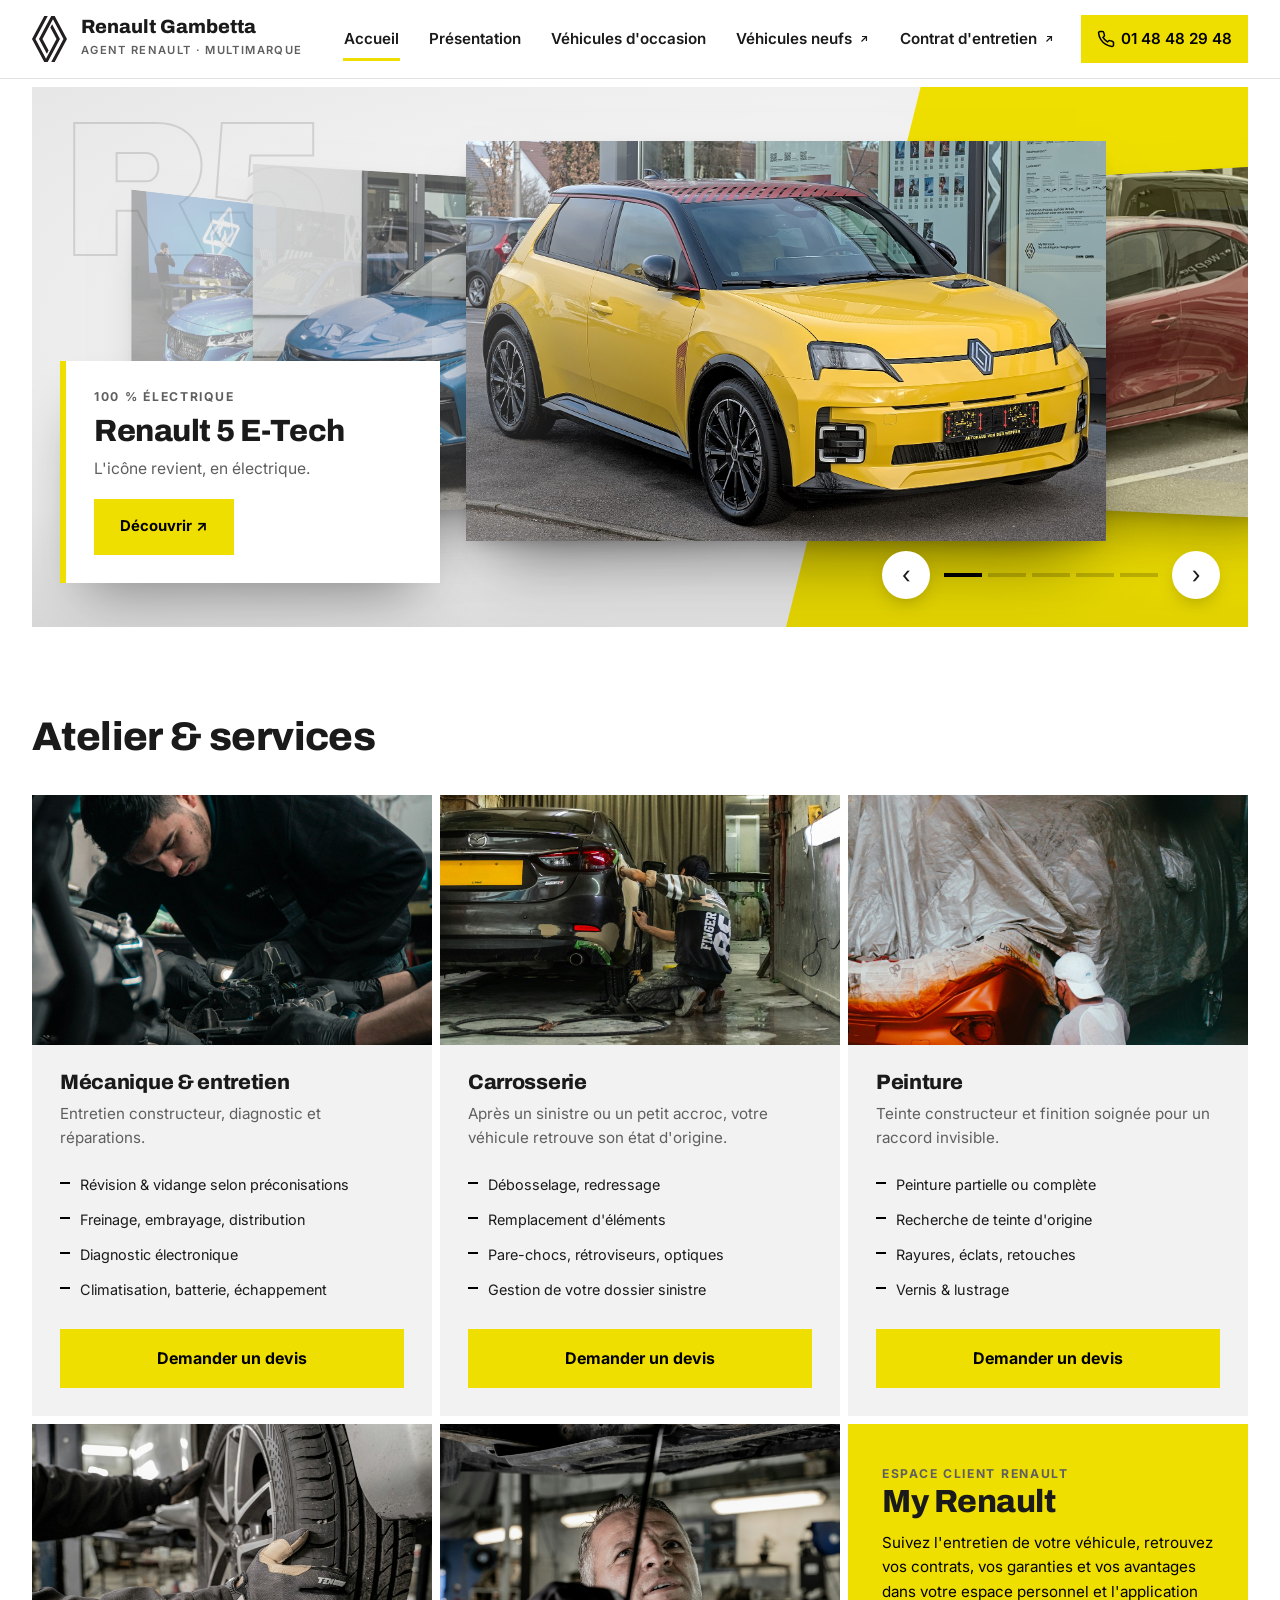
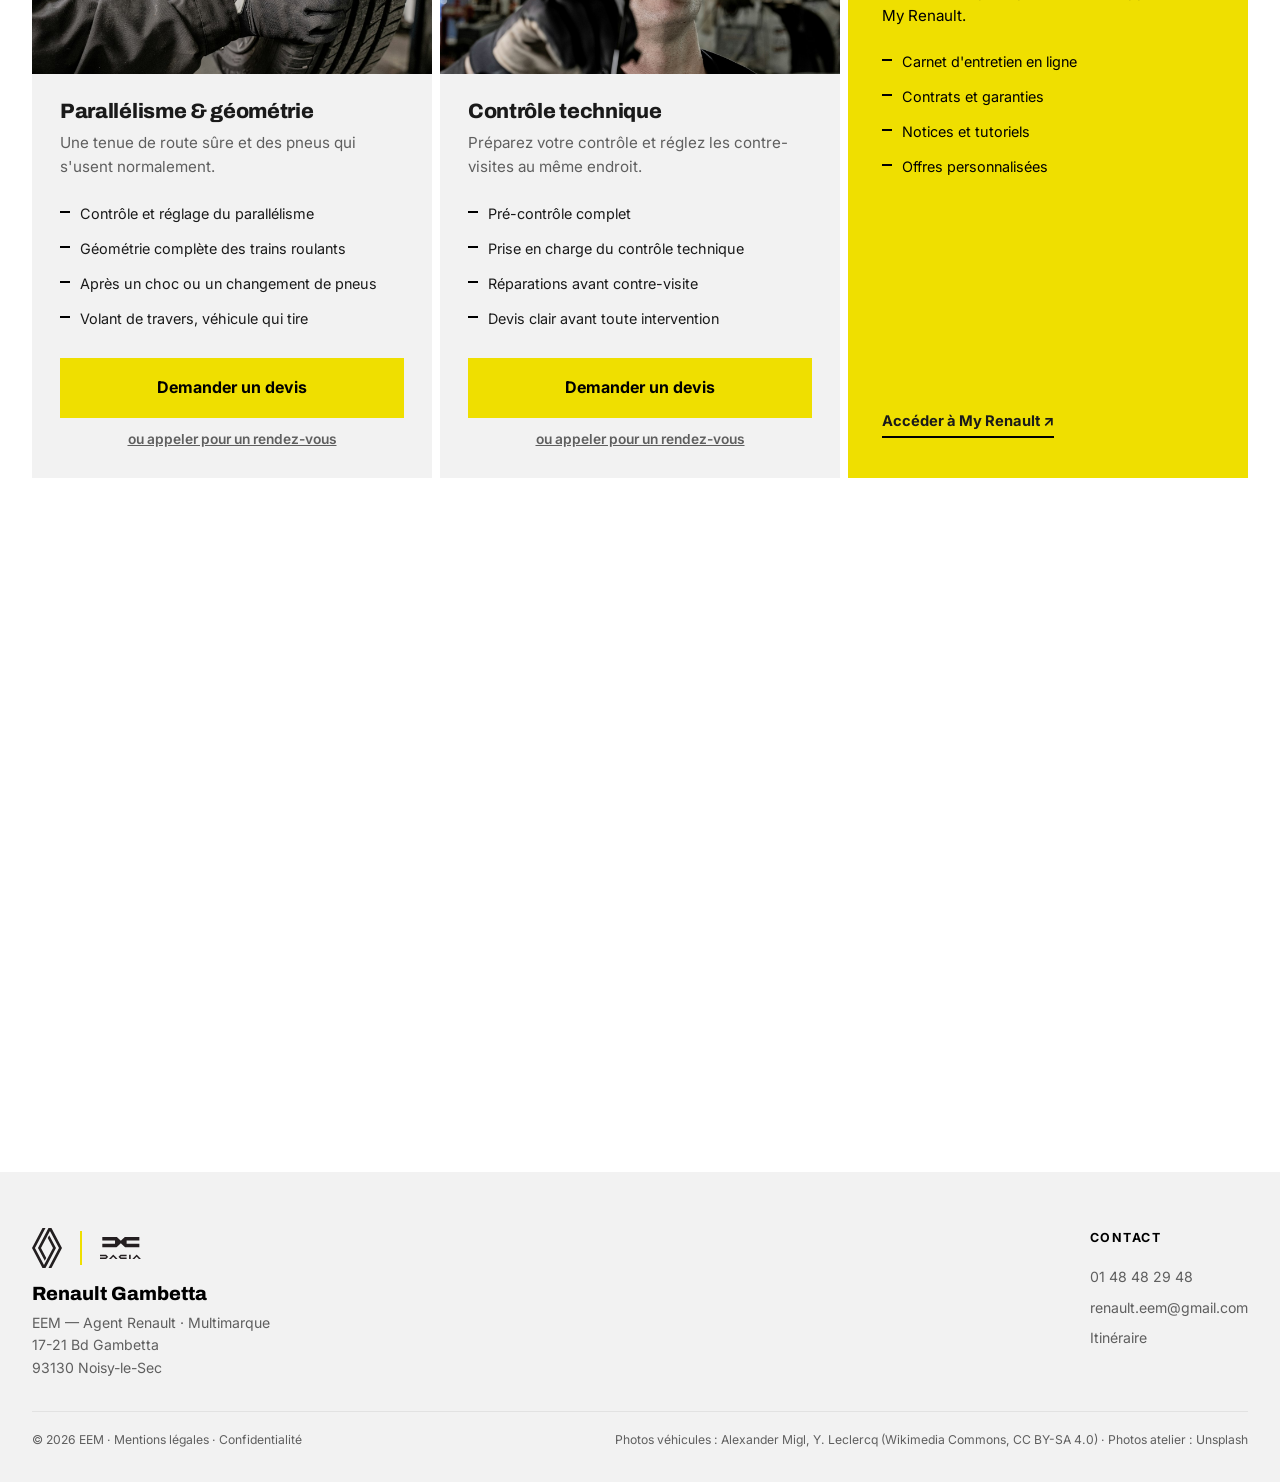
==== commit ac31f765: "Présentation (ex Nous connaître) + réductions et points forts visibles sur les VO" ====
--- a/index.html
+++ b/index.html
@@ -11,7 +11,7 @@
   <link rel="preconnect" href="https://fonts.googleapis.com">
   <link rel="preconnect" href="https://fonts.gstatic.com" crossorigin>
   <link href="https://fonts.googleapis.com/css2?family=Archivo:wght@700;800;900&family=Inter:wght@400;500;600;700&display=swap" rel="stylesheet">
-  <link rel="stylesheet" href="assets/style.css?v=26">
+  <link rel="stylesheet" href="assets/style.css?v=27">
 </head>
 <body data-page="home">
   <div id="site-header"></div>
@@ -205,9 +205,9 @@
 
   <div id="site-footer"></div>
 
-  <script src="assets/config.js?v=26"></script>
-  <script src="assets/main.js?v=26"></script>
-  <script src="assets/hero3d.js?v=26"></script>
+  <script src="assets/config.js?v=27"></script>
+  <script src="assets/main.js?v=27"></script>
+  <script src="assets/hero3d.js?v=27"></script>
   <script>
     document.getElementById("horaires").innerHTML = SITE.horaires.map(([j, h]) => `<tr><td>${j}</td><td>${h}</td></tr>`).join("");
     const mail = document.getElementById("mail"); mail.href = "mailto:" + SITE.email; mail.textContent = SITE.email;
--- a/assets/style.css
+++ b/assets/style.css
@@ -300,12 +300,20 @@
 .vo-bar .count { font-weight: 700; }
 .vo-filters { display: flex; gap: 8px; flex-wrap: wrap; }
 .vo-filters .field { margin: 0; min-width: 190px; }
-.vo-grid { grid-template-columns: repeat(3, 1fr); }
+.vo-grid { grid-template-columns: repeat(3, 1fr); gap: 28px; }
 .vo-card { cursor: pointer; }
 .vo-card .tile-img { position: relative; background: #ececec; }
 .vo-card .tile-img { aspect-ratio: 4 / 3; }
 .vo-card .tile-img img { object-fit: cover; object-position: center; }
 .vo-tag { position: absolute; left: 0; top: 14px; background: var(--yellow); font-size: .72rem; font-weight: 800; letter-spacing: .08em; text-transform: uppercase; padding: 6px 12px; }
+.vo-promo { position: absolute; right: 0; top: 14px; background: #d6001c; color: var(--white); font-size: .78rem; font-weight: 800; padding: 6px 12px; letter-spacing: .02em; }
+.vo-atouts { list-style: none; display: flex; flex-wrap: wrap; gap: 6px; margin: 0 0 18px !important; flex: 0 !important; }
+.vo-atouts li { display: flex; align-items: center; gap: 6px; background: var(--white); padding: 6px 10px !important; font-size: .82rem; font-weight: 600; }
+.vo-atouts li::before { display: none; }
+.vo-atouts svg { width: 14px; height: 14px; flex: none; }
+.price .old { display: block; font-family: var(--font); font-size: .85rem; font-weight: 500; color: var(--muted); }
+.price.promo .now { color: #d6001c; }
+.sheet-promo { font-size: .85rem; font-weight: 700; color: #d6001c; margin: -8px 0 16px; }
 .vo-tag.reserved { background: var(--black); color: var(--white); }
 .vo-count { position: absolute; right: 12px; bottom: 12px; background: rgba(255,255,255,.92); font-size: .74rem; font-weight: 700; padding: 4px 9px; }
 .vo-card .eyebrow { display: block; margin-bottom: 4px; }
@@ -318,8 +326,8 @@
 .vo-foot { display: flex; justify-content: space-between; align-items: center; gap: 10px; margin-top: auto; }
 .price { font-family: var(--font-title); font-weight: 800; font-size: 1.6rem; }
 .empty { padding: 60px 20px; text-align: center; background: var(--tile); grid-column: 1 / -1; }
-@media (max-width: 1000px) { .vo-grid { grid-template-columns: 1fr 1fr; } }
-@media (max-width: 640px) { .vo-grid { grid-template-columns: 1fr; } .vo-filters, .vo-filters .field { width: 100%; min-width: 0; } }
+@media (max-width: 1000px) { .vo-grid { grid-template-columns: 1fr 1fr; gap: 20px; } }
+@media (max-width: 640px) { .vo-grid { grid-template-columns: 1fr; gap: 18px; } .vo-filters, .vo-filters .field { width: 100%; min-width: 0; } }
 
 /* fiche véhicule */
 .vo-sheet { max-width: 1120px; grid-template-columns: 1.45fr 1fr; }
@@ -480,3 +488,5 @@
 @media (prefers-reduced-motion: reduce) { .reveal { opacity: 1; transform: none; transition: none; } .slide { transition: none; } html { scroll-behavior: auto; } }
 
 .sr-only { position: absolute; width: 1px; height: 1px; overflow: hidden; clip: rect(0 0 0 0); white-space: nowrap; }
+.sheet-info .price.promo .now { color: var(--black); }
+.sheet-info .price .old { color: #4a4a00; margin-bottom: 2px; }
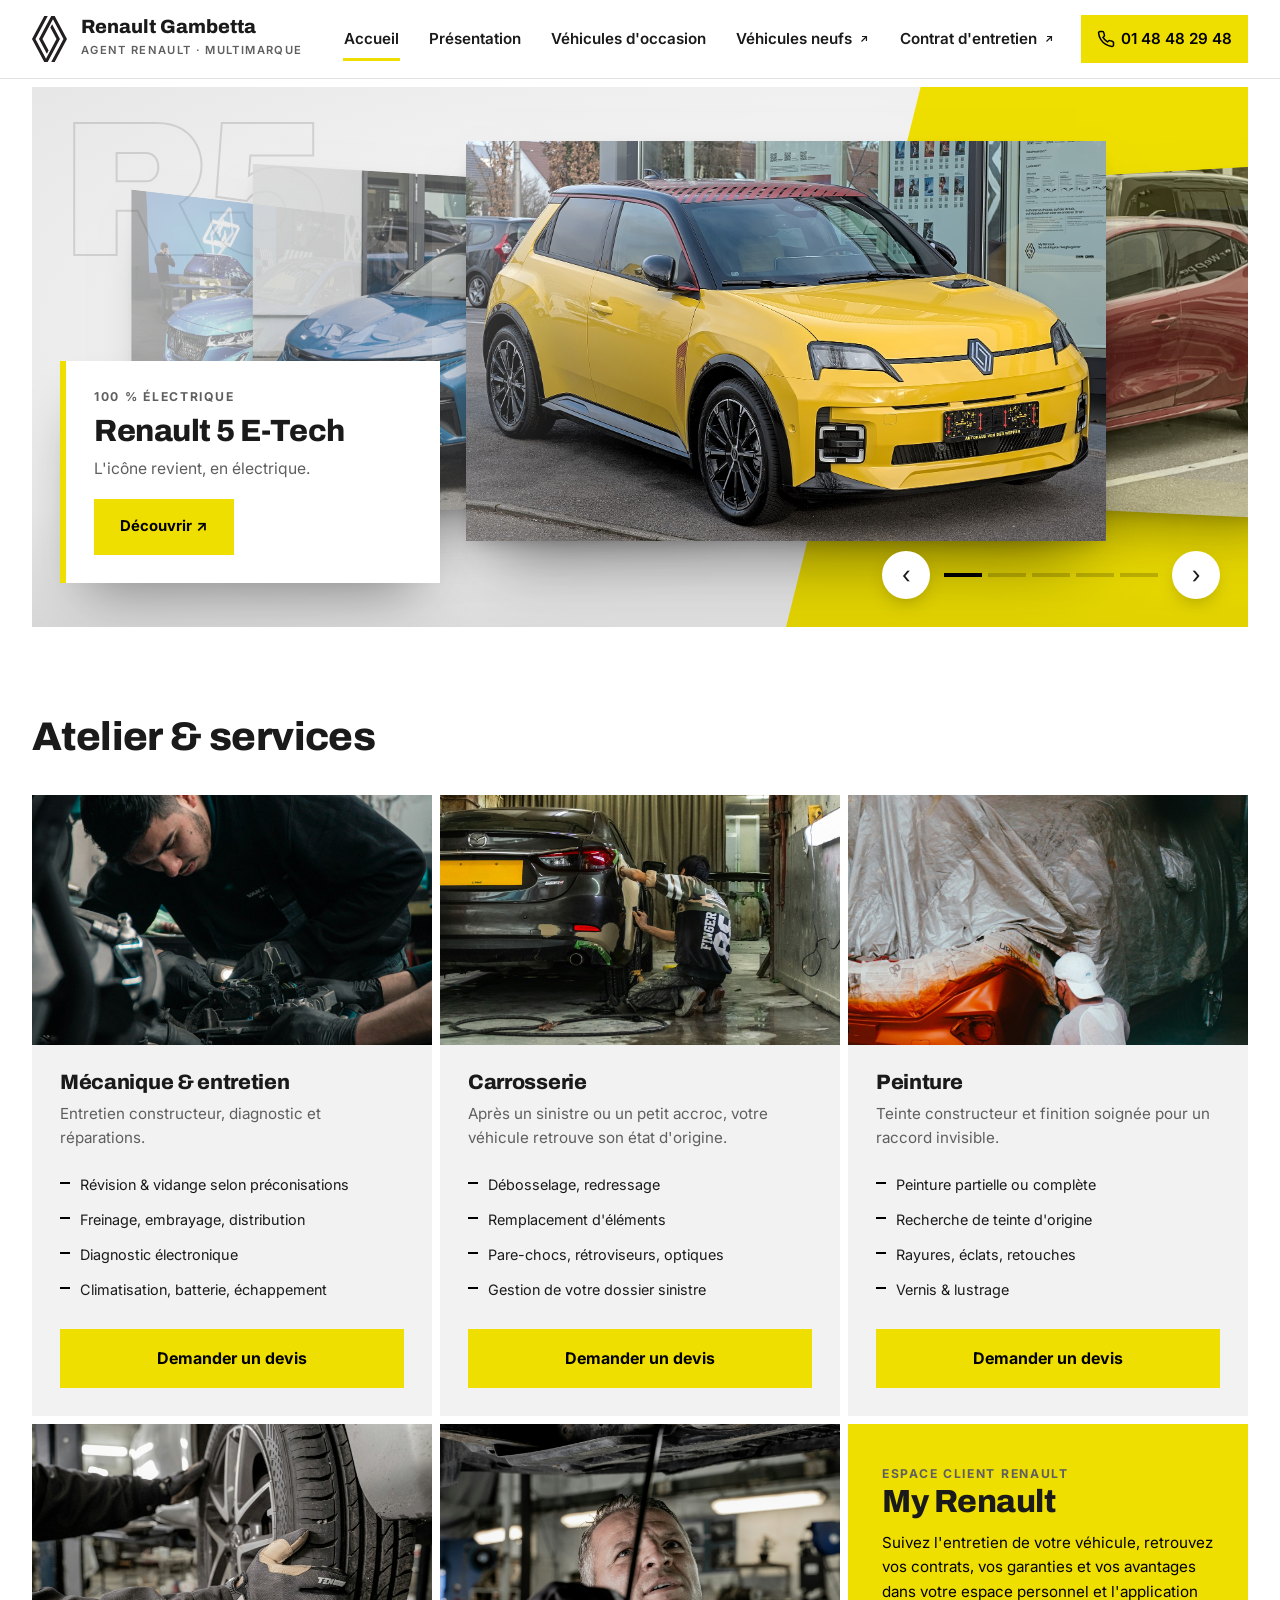
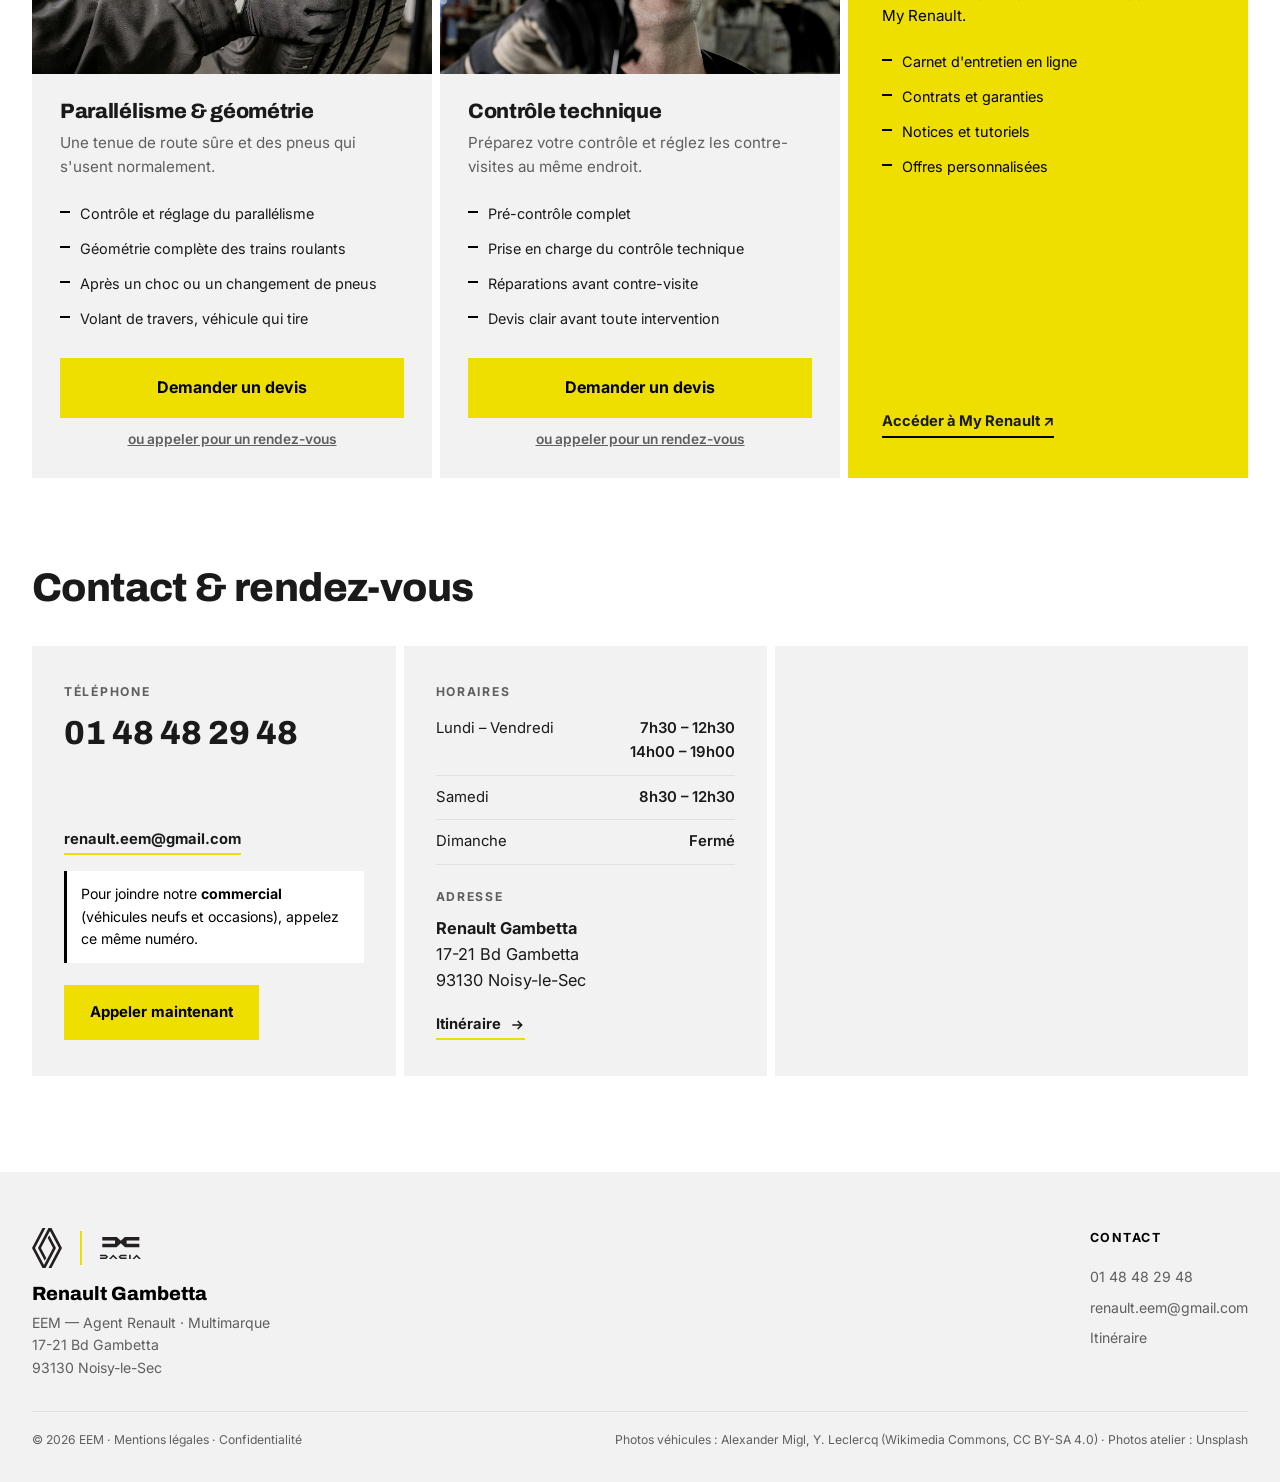
==== commit 9eeb7ffc: "Présentation : diaporama en haut (photos entières), galerie retirée, photo de l'accueil en entier" ====
--- a/index.html
+++ b/index.html
@@ -11,7 +11,7 @@
   <link rel="preconnect" href="https://fonts.googleapis.com">
   <link rel="preconnect" href="https://fonts.gstatic.com" crossorigin>
   <link href="https://fonts.googleapis.com/css2?family=Archivo:wght@700;800;900&family=Inter:wght@400;500;600;700&display=swap" rel="stylesheet">
-  <link rel="stylesheet" href="assets/style.css?v=27">
+  <link rel="stylesheet" href="assets/style.css?v=29">
 </head>
 <body data-page="home">
   <div id="site-header"></div>
@@ -205,9 +205,9 @@
 
   <div id="site-footer"></div>
 
-  <script src="assets/config.js?v=27"></script>
-  <script src="assets/main.js?v=27"></script>
-  <script src="assets/hero3d.js?v=27"></script>
+  <script src="assets/config.js?v=29"></script>
+  <script src="assets/main.js?v=29"></script>
+  <script src="assets/hero3d.js?v=29"></script>
   <script>
     document.getElementById("horaires").innerHTML = SITE.horaires.map(([j, h]) => `<tr><td>${j}</td><td>${h}</td></tr>`).join("");
     const mail = document.getElementById("mail"); mail.href = "mailto:" + SITE.email; mail.textContent = SITE.email;
--- a/assets/style.css
+++ b/assets/style.css
@@ -180,16 +180,25 @@
 .ab-hero { padding-bottom: 32px; }
 .ab-hero p { max-width: 720px; }
 .ab-cover-wrap { padding-bottom: 8px; }
-.ab-cover { margin: 0; aspect-ratio: 21 / 9; overflow: hidden; background: var(--tile); }
-.ab-cover img { width: 100%; height: 100%; object-fit: cover; display: block; cursor: zoom-in; transition: transform 1.2s cubic-bezier(.2,.8,.2,1); }
-.ab-cover:hover img { transform: scale(1.02); }
-.ab-facts { position: relative; z-index: 2; display: grid; grid-template-columns: repeat(3, 1fr); background: var(--white); margin: -64px 40px 0; box-shadow: 0 24px 60px -30px rgba(0,0,0,.35); border-top: 4px solid var(--yellow); }
+.ab-slides { position: relative; aspect-ratio: 21 / 9; overflow: hidden; background: #1a1a1a; }
+.ab-slides-track { position: absolute; inset: 0; }
+.ab-slide { position: absolute; inset: 0; margin: 0; opacity: 0; transition: opacity .9s; pointer-events: none; }
+.ab-slide.on { opacity: 1; pointer-events: auto; }
+.ab-slide img.bg { position: absolute; inset: -40px; width: calc(100% + 80px); height: calc(100% + 80px); object-fit: cover; filter: blur(30px) brightness(.75); }
+.ab-slide img.fg { position: relative; width: 100%; height: 100%; object-fit: contain; display: block; cursor: zoom-in; }
+.ab-sl-nav { position: absolute; z-index: 3; top: 50%; transform: translateY(-50%); width: 46px; height: 46px; border-radius: 50%; background: rgba(255,255,255,.92); font-size: 1.6rem; line-height: 1; box-shadow: 0 8px 20px -8px rgba(0,0,0,.4); }
+.ab-sl-nav:hover { background: var(--yellow); }
+.ab-sl-nav.prev { left: 18px; } .ab-sl-nav.next { right: 18px; }
+.ab-sl-dots { position: absolute; z-index: 3; left: 50%; transform: translateX(-50%); bottom: 18px; display: flex; gap: 6px; }
+.ab-sl-dots button { width: 30px; height: 4px; background: rgba(255,255,255,.55); padding: 0; }
+.ab-sl-dots button.on { background: var(--yellow); }
+.ab-facts { position: relative; z-index: 2; display: grid; grid-template-columns: repeat(3, 1fr); background: var(--tile); margin: var(--gap) 0 0; border-top: 4px solid var(--yellow); }
 .ab-fact { padding: 30px 32px 28px; display: flex; flex-direction: column; justify-content: center; gap: 6px; min-height: 128px; }
 .ab-fact + .ab-fact { border-left: 1px solid var(--line); }
 .ab-fact-value { font-family: var(--font-title); font-weight: 800; font-size: clamp(1.5rem, 2.4vw, 2.2rem); line-height: 1.05; letter-spacing: -.01em; }
 .ab-fact-label { font-size: .9rem; color: var(--muted); font-weight: 500; }
 .ab-story-wrap { padding-top: 72px; }
-.ab-story { display: grid; grid-template-columns: 1fr 1fr; gap: 64px; align-items: center; }
+.ab-story { display: grid; grid-template-columns: 1fr 1.25fr; gap: 56px; align-items: center; }
 .ab-story-text .eyebrow { display: block; margin-bottom: 12px; }
 .ab-story-text h2 { margin-bottom: 18px; max-width: 520px; }
 .ab-story-text p { font-size: 1.04rem; color: var(--ink); margin-bottom: 14px; max-width: 560px; }
@@ -197,8 +206,8 @@
 .ab-values li { counter-increment: v; display: flex; gap: 16px; align-items: baseline; padding: 14px 0; border-top: 1px solid var(--line); font-weight: 600; }
 .ab-values li:last-child { border-bottom: 1px solid var(--line); }
 .ab-values li::before { content: counter(v, decimal-leading-zero); font-family: var(--font-title); font-weight: 800; font-size: .85rem; color: var(--muted); min-width: 24px; }
-.ab-story-photo { margin: 0; aspect-ratio: 4 / 5; overflow: hidden; background: var(--tile); }
-.ab-story-photo img { width: 100%; height: 100%; object-fit: cover; display: block; cursor: zoom-in; transition: transform .8s cubic-bezier(.2,.8,.2,1); }
+.ab-story-photo { margin: 0; overflow: hidden; background: var(--tile); }
+.ab-story-photo img { width: 100%; height: auto; object-fit: contain; display: block; cursor: zoom-in; transition: transform .8s cubic-bezier(.2,.8,.2,1); }
 .ab-story-photo:hover img { transform: scale(1.03); }
 .ab-mosaic { display: grid; gap: var(--gap); grid-template-columns: repeat(4, 1fr); grid-auto-rows: clamp(180px, 20vw, 280px); }
 .ab-tile { margin: 0; overflow: hidden; background: var(--tile); }
@@ -217,13 +226,12 @@
 .ab-lb-nav.prev { left: 14px; } .ab-lb-nav.next { right: 14px; }
 @media (max-width: 960px) {
   .ab-story { grid-template-columns: 1fr; gap: 32px; }
-  .ab-story-photo { aspect-ratio: 4 / 3; }
-  .ab-facts { margin: -40px 16px 0; }
   .ab-fact { padding: 22px 20px; min-height: 0; }
 }
 @media (max-width: 700px) {
-  .ab-cover { aspect-ratio: 4 / 3; }
-  .ab-facts { grid-template-columns: 1fr; margin: -32px 12px 0; }
+  .ab-slides { aspect-ratio: 4 / 3; }
+  .ab-sl-nav { width: 38px; height: 38px; }
+  .ab-facts { grid-template-columns: 1fr; }
   .ab-fact + .ab-fact { border-left: 0; border-top: 1px solid var(--line); }
   .ab-fact { gap: 4px; padding: 18px 22px; }
   .ab-fact-value { font-size: 1.45rem; }
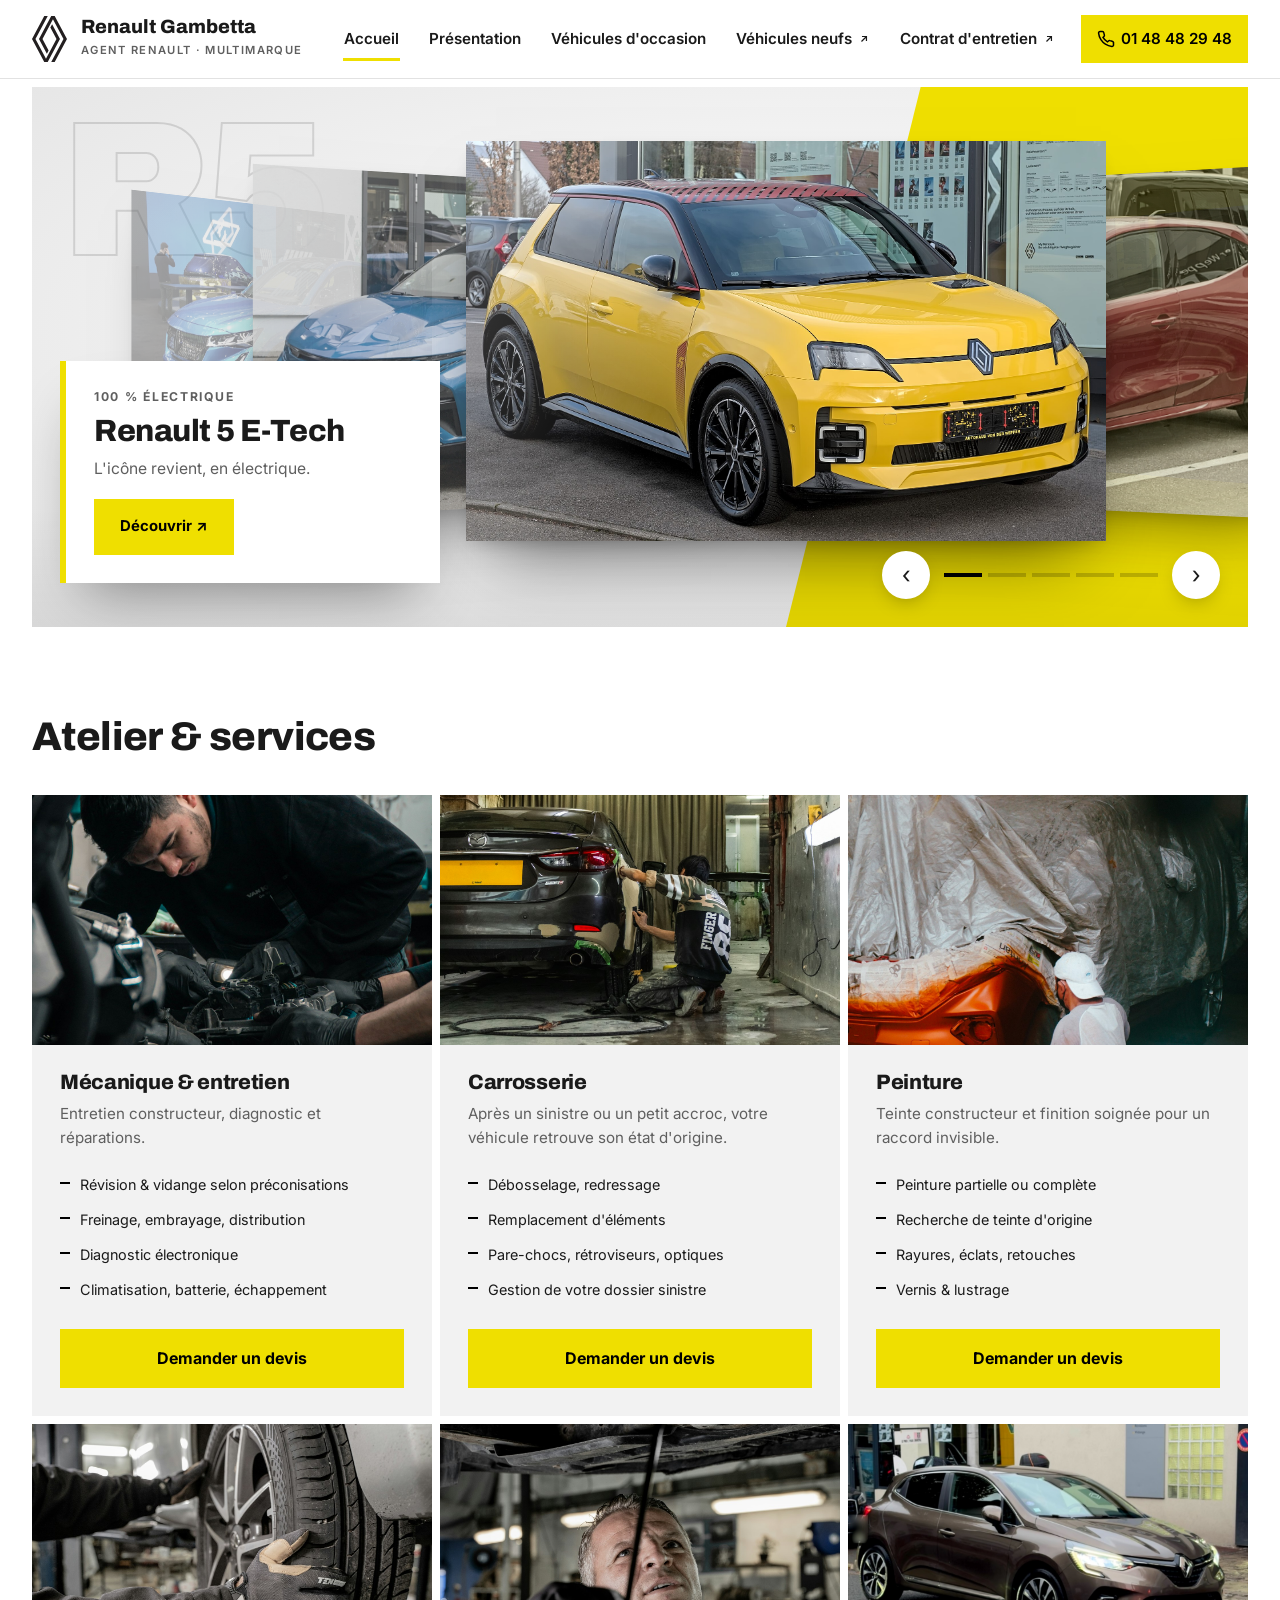
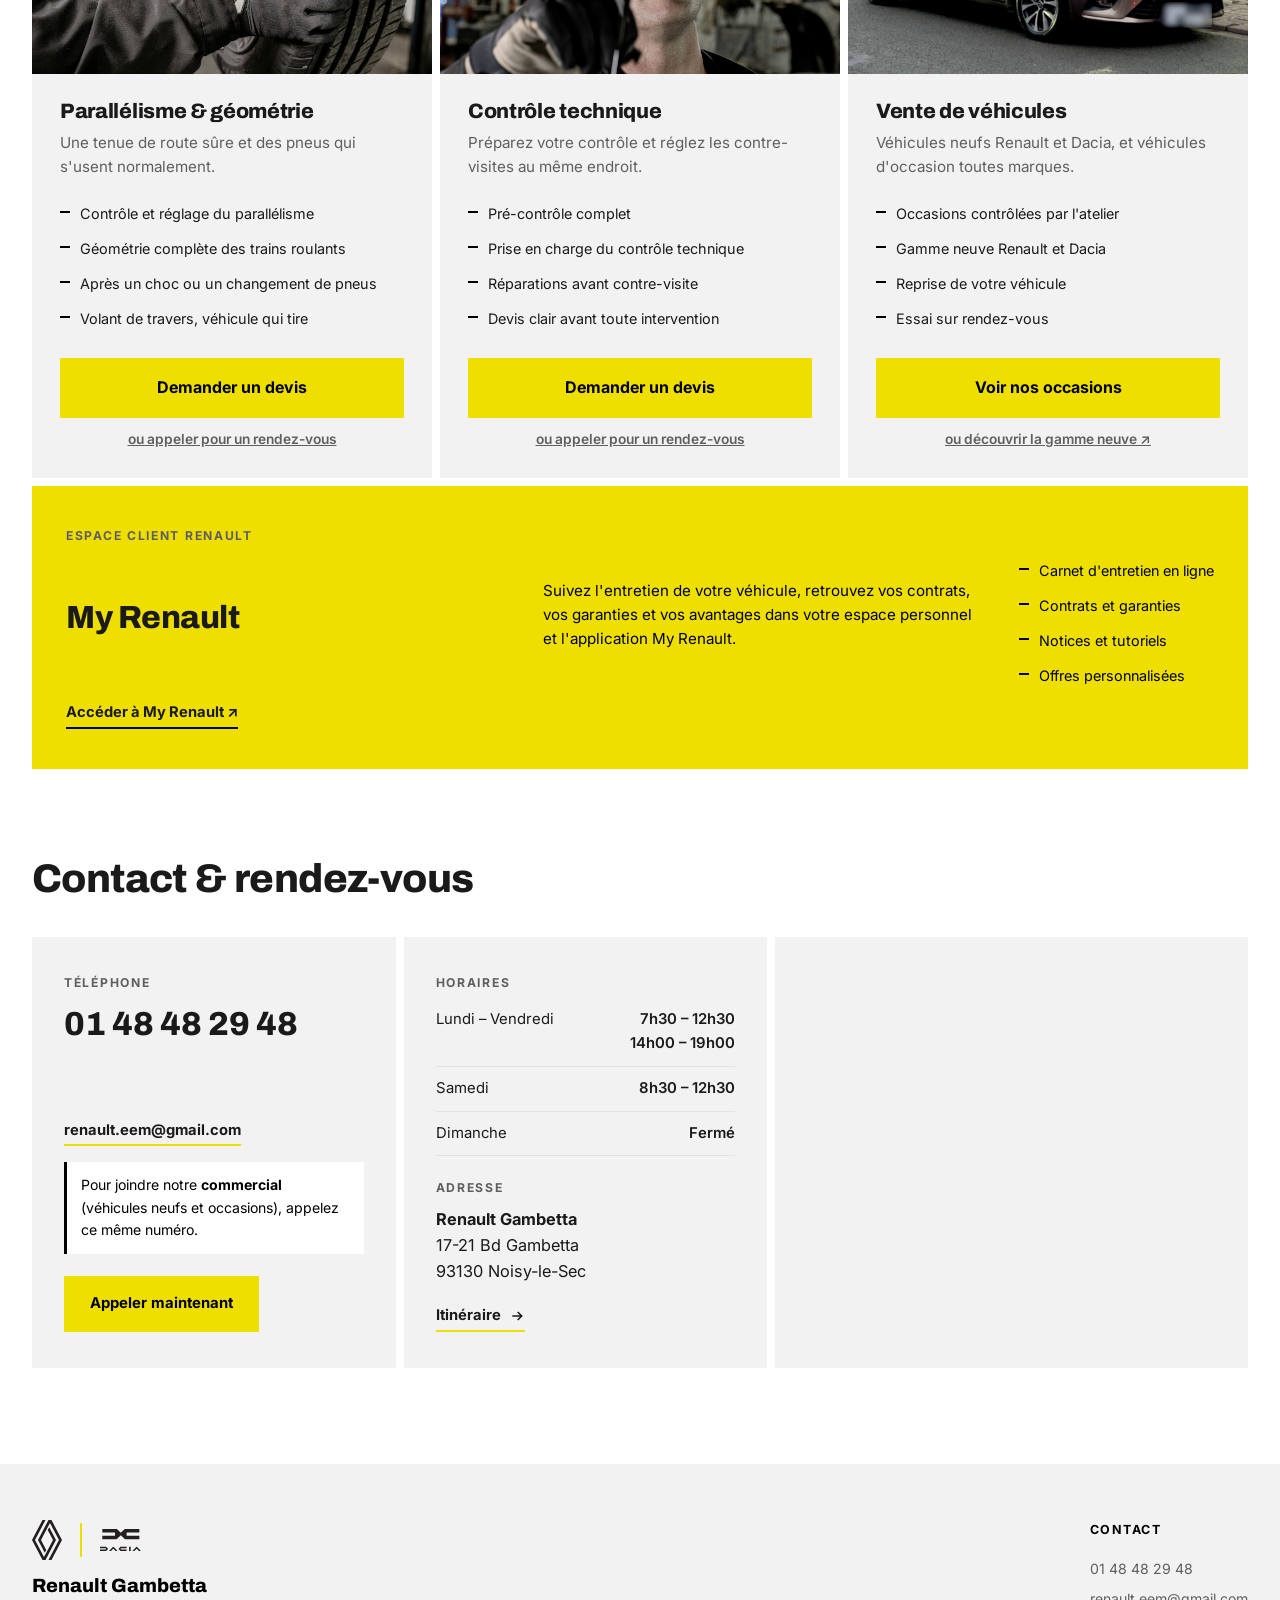
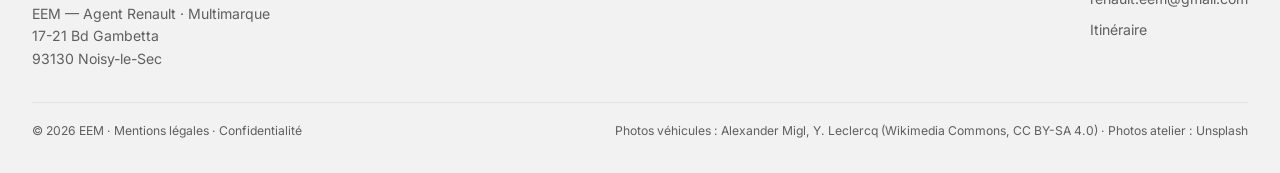
==== commit f5f29455: "Accueil : bloc Vente de véhicules ; Présentation : texte découpé avec photos et légendes, contact & " ====
--- a/index.html
+++ b/index.html
@@ -11,7 +11,7 @@
   <link rel="preconnect" href="https://fonts.googleapis.com">
   <link rel="preconnect" href="https://fonts.gstatic.com" crossorigin>
   <link href="https://fonts.googleapis.com/css2?family=Archivo:wght@700;800;900&family=Inter:wght@400;500;600;700&display=swap" rel="stylesheet">
-  <link rel="stylesheet" href="assets/style.css?v=29">
+  <link rel="stylesheet" href="assets/style.css?v=36">
 </head>
 <body data-page="home">
   <div id="site-header"></div>
@@ -118,6 +118,22 @@
           </div>
         </article>
 
+        <article class="tile reveal" id="vente">
+          <div class="tile-img"><img src="photos/vo/clio5-1-vignette.jpg" alt="Véhicule d'occasion devant l'agence Renault Gambetta" loading="lazy"></div>
+          <div class="tile-body">
+            <h3>Vente de véhicules</h3>
+            <p>Véhicules neufs Renault et Dacia, et véhicules d'occasion toutes marques.</p>
+            <ul>
+              <li>Occasions contrôlées par l'atelier</li>
+              <li>Gamme neuve Renault et Dacia</li>
+              <li>Reprise de votre véhicule</li>
+              <li>Essai sur rendez-vous</li>
+            </ul>
+            <a class="btn btn-yellow tile-btn" href="vo.html">Voir nos occasions</a>
+            <a class="tile-call" data-href="lienRenault" href="#" target="_blank" rel="noopener">ou découvrir la gamme neuve ↗</a>
+          </div>
+        </article>
+
         <a class="tile myr reveal" data-href="lienMyRenault" href="#" target="_blank" rel="noopener">
           <div class="tile-body">
             <span class="eyebrow">Espace client Renault</span>
@@ -205,9 +221,9 @@
 
   <div id="site-footer"></div>
 
-  <script src="assets/config.js?v=29"></script>
-  <script src="assets/main.js?v=29"></script>
-  <script src="assets/hero3d.js?v=29"></script>
+  <script src="assets/config.js?v=36"></script>
+  <script src="assets/main.js?v=36"></script>
+  <script src="assets/hero3d.js?v=36"></script>
   <script>
     document.getElementById("horaires").innerHTML = SITE.horaires.map(([j, h]) => `<tr><td>${j}</td><td>${h}</td></tr>`).join("");
     const mail = document.getElementById("mail"); mail.href = "mailto:" + SITE.email; mail.textContent = SITE.email;
--- a/assets/style.css
+++ b/assets/style.css
@@ -170,7 +170,12 @@
 
 /* tuile My Renault */
 .tile.myr { background: var(--yellow); }
-.tile.myr .tile-body { justify-content: center; padding: 40px 34px; }
+.tile.myr { grid-column: 1 / -1; }
+.tile.myr .tile-body { justify-content: center; padding: 40px 34px; display: grid; grid-template-columns: 1fr 1fr auto; gap: 8px 40px; align-items: center; }
+.tile.myr .tile-body > .eyebrow { grid-column: 1 / -1; }
+.tile.myr .tile-body ul { margin: 0; }
+.tile.myr .link-arrow { justify-self: start; }
+@media (max-width: 860px) { .tile.myr .tile-body { grid-template-columns: 1fr; padding: 30px 22px; } }
 .tile.myr h3 { font-size: 2rem; margin-bottom: 12px; }
 .tile.myr p, .tile.myr li { color: var(--black); }
 .tile.myr .link-arrow { border-color: var(--black); }
@@ -179,26 +184,29 @@
 /* page Nous connaître */
 .ab-hero { padding-bottom: 32px; }
 .ab-hero p { max-width: 720px; }
-.ab-cover-wrap { padding-bottom: 8px; }
-.ab-slides { position: relative; aspect-ratio: 21 / 9; overflow: hidden; background: #1a1a1a; }
-.ab-slides-track { position: absolute; inset: 0; }
-.ab-slide { position: absolute; inset: 0; margin: 0; opacity: 0; transition: opacity .9s; pointer-events: none; }
-.ab-slide.on { opacity: 1; pointer-events: auto; }
-.ab-slide img.bg { position: absolute; inset: -40px; width: calc(100% + 80px); height: calc(100% + 80px); object-fit: cover; filter: blur(30px) brightness(.75); }
-.ab-slide img.fg { position: relative; width: 100%; height: 100%; object-fit: contain; display: block; cursor: zoom-in; }
-.ab-sl-nav { position: absolute; z-index: 3; top: 50%; transform: translateY(-50%); width: 46px; height: 46px; border-radius: 50%; background: rgba(255,255,255,.92); font-size: 1.6rem; line-height: 1; box-shadow: 0 8px 20px -8px rgba(0,0,0,.4); }
-.ab-sl-nav:hover { background: var(--yellow); }
-.ab-sl-nav.prev { left: 18px; } .ab-sl-nav.next { right: 18px; }
-.ab-sl-dots { position: absolute; z-index: 3; left: 50%; transform: translateX(-50%); bottom: 18px; display: flex; gap: 6px; }
-.ab-sl-dots button { width: 30px; height: 4px; background: rgba(255,255,255,.55); padding: 0; }
-.ab-sl-dots button.on { background: var(--yellow); }
+.ab-cover-wrap { padding-bottom: 0; }
+.ab-hero-photo { margin: 0; }
+.ab-hero-photo img { width: 100%; height: auto; display: block; cursor: zoom-in; }
+.ab-story-head { margin-bottom: 32px; }
+.ab-story-head .eyebrow { display: block; margin-bottom: 10px; }
+.ab-chapters { display: flex; flex-direction: column; gap: 40px; }
+.ab-chapter { display: grid; grid-template-columns: 1fr 1.35fr; gap: 40px; align-items: center; padding-top: 40px; border-top: 1px solid var(--line); }
+.ab-chapter:first-child { padding-top: 0; border-top: 0; }
+.ab-chapter:nth-child(even) .ab-chapter-text { order: 2; }
+.ab-chapter-text p { font-size: 1.08rem; line-height: 1.7; color: var(--ink); }
+.ab-chapter-text .ab-values { margin: 20px 0 22px; }
+.ab-chapter-photos { display: flex; gap: var(--gap); align-items: flex-start; }
+.ab-fig { margin: 0; flex: 1 1 0; min-width: 0; }
+.ab-fig img { width: 100%; height: auto; display: block; cursor: zoom-in; }
+.ab-fig figcaption { font-size: .78rem; line-height: 1.45; color: var(--muted); margin-top: 8px; }
+.ab-fig figcaption strong { color: var(--ink); font-weight: 700; }
 .ab-facts { position: relative; z-index: 2; display: grid; grid-template-columns: repeat(3, 1fr); background: var(--tile); margin: var(--gap) 0 0; border-top: 4px solid var(--yellow); }
 .ab-fact { padding: 30px 32px 28px; display: flex; flex-direction: column; justify-content: center; gap: 6px; min-height: 128px; }
 .ab-fact + .ab-fact { border-left: 1px solid var(--line); }
 .ab-fact-value { font-family: var(--font-title); font-weight: 800; font-size: clamp(1.5rem, 2.4vw, 2.2rem); line-height: 1.05; letter-spacing: -.01em; }
 .ab-fact-label { font-size: .9rem; color: var(--muted); font-weight: 500; }
-.ab-story-wrap { padding-top: 72px; }
-.ab-story { display: grid; grid-template-columns: 1fr 1.25fr; gap: 56px; align-items: center; }
+.ab-story-wrap { padding-top: 56px; padding-bottom: 56px; }
+.ab-story { display: grid; grid-template-columns: 1.2fr 1fr; gap: 56px; align-items: start; }
 .ab-story-text .eyebrow { display: block; margin-bottom: 12px; }
 .ab-story-text h2 { margin-bottom: 18px; max-width: 520px; }
 .ab-story-text p { font-size: 1.04rem; color: var(--ink); margin-bottom: 14px; max-width: 560px; }
@@ -225,11 +233,13 @@
 .ab-lb-nav:hover, .ab-lb-close:hover { background: var(--yellow); }
 .ab-lb-nav.prev { left: 14px; } .ab-lb-nav.next { right: 14px; }
 @media (max-width: 960px) {
+  .ab-chapter { grid-template-columns: 1fr; gap: 20px; }
+  .ab-chapter:nth-child(even) .ab-chapter-text { order: 0; }
   .ab-story { grid-template-columns: 1fr; gap: 32px; }
   .ab-fact { padding: 22px 20px; min-height: 0; }
 }
 @media (max-width: 700px) {
-  .ab-slides { aspect-ratio: 4 / 3; }
+  .ab-chapter-photos { gap: 6px; }
   .ab-sl-nav { width: 38px; height: 38px; }
   .ab-facts { grid-template-columns: 1fr; }
   .ab-fact + .ab-fact { border-left: 0; border-top: 1px solid var(--line); }
@@ -498,3 +508,6 @@
 .sr-only { position: absolute; width: 1px; height: 1px; overflow: hidden; clip: rect(0 0 0 0); white-space: nowrap; }
 .sheet-info .price.promo .now { color: var(--black); }
 .sheet-info .price .old { color: #4a4a00; margin-bottom: 2px; }
+.ops .op[hidden] { display: none; }
+.ops-more { display: none; margin-top: 10px; font-size: .85rem; font-weight: 600; text-decoration: underline; color: var(--muted); }
+.ops-more:hover { color: var(--black); }
